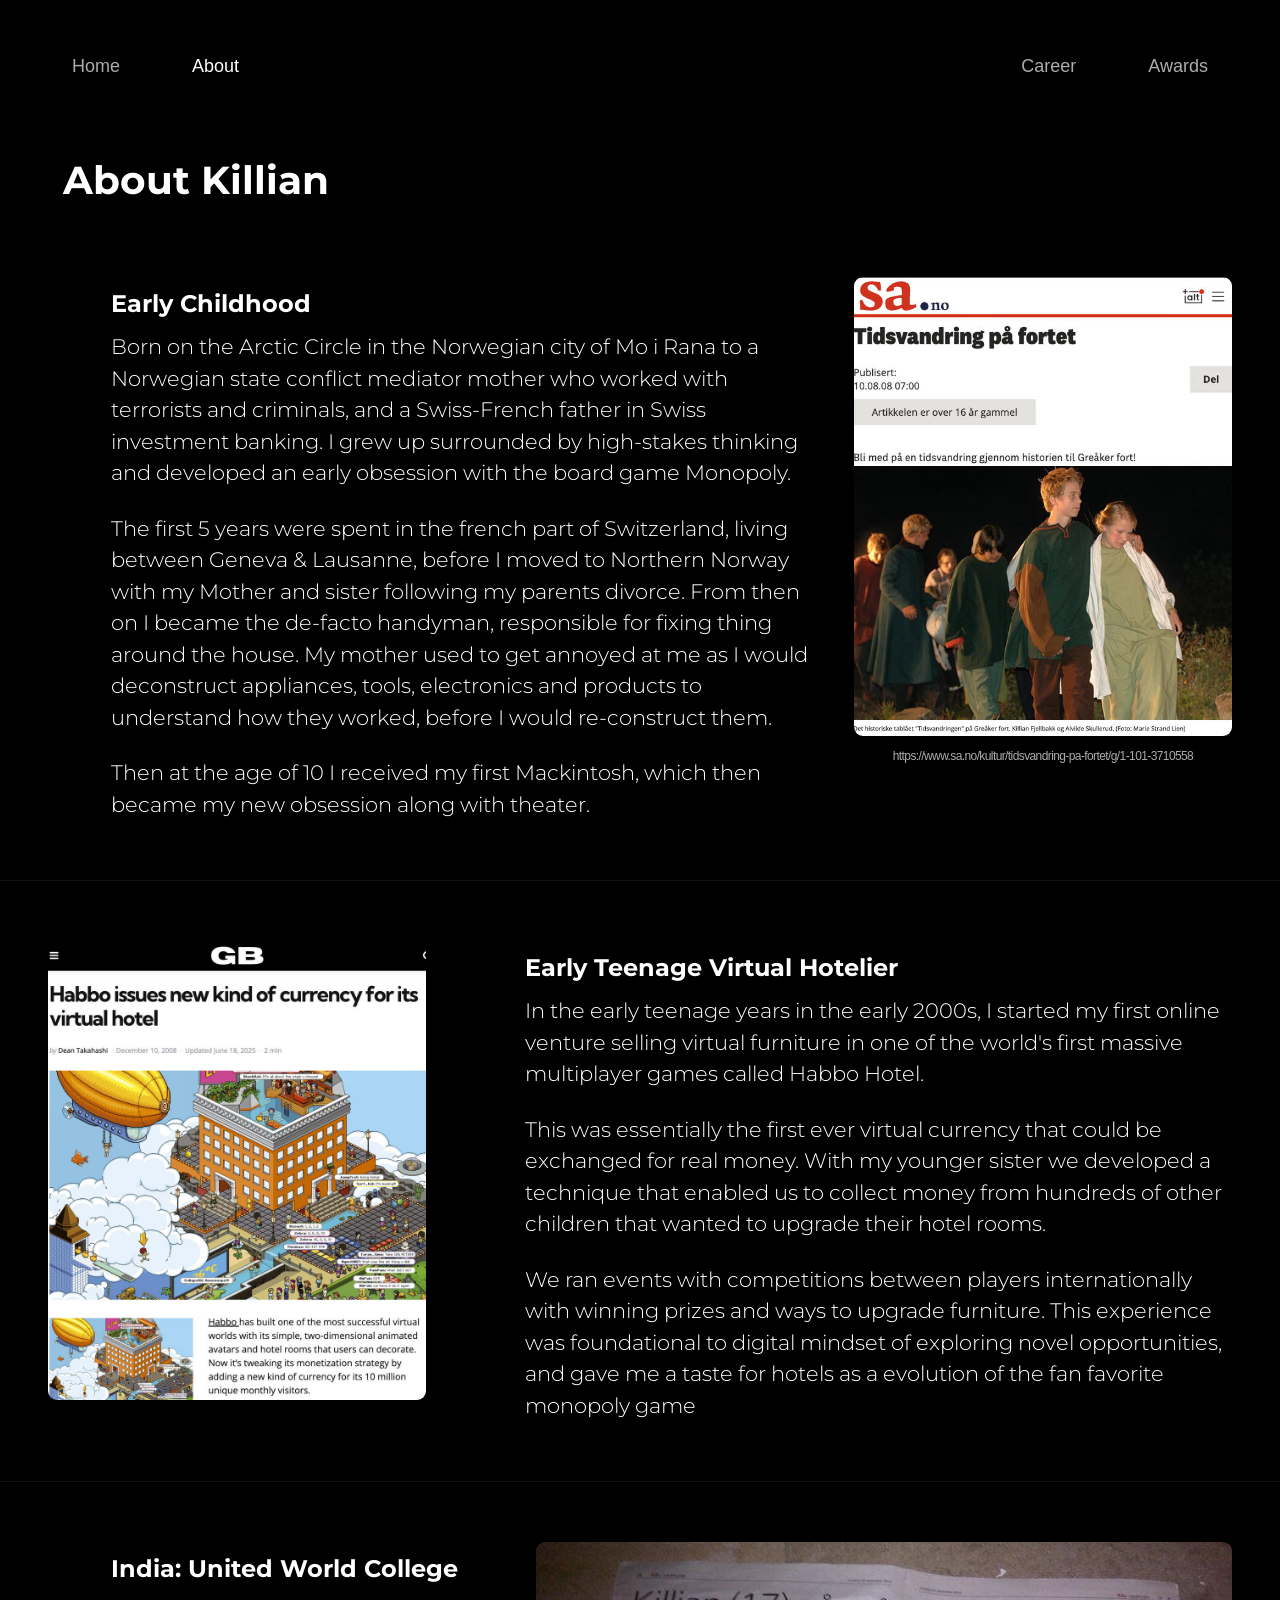
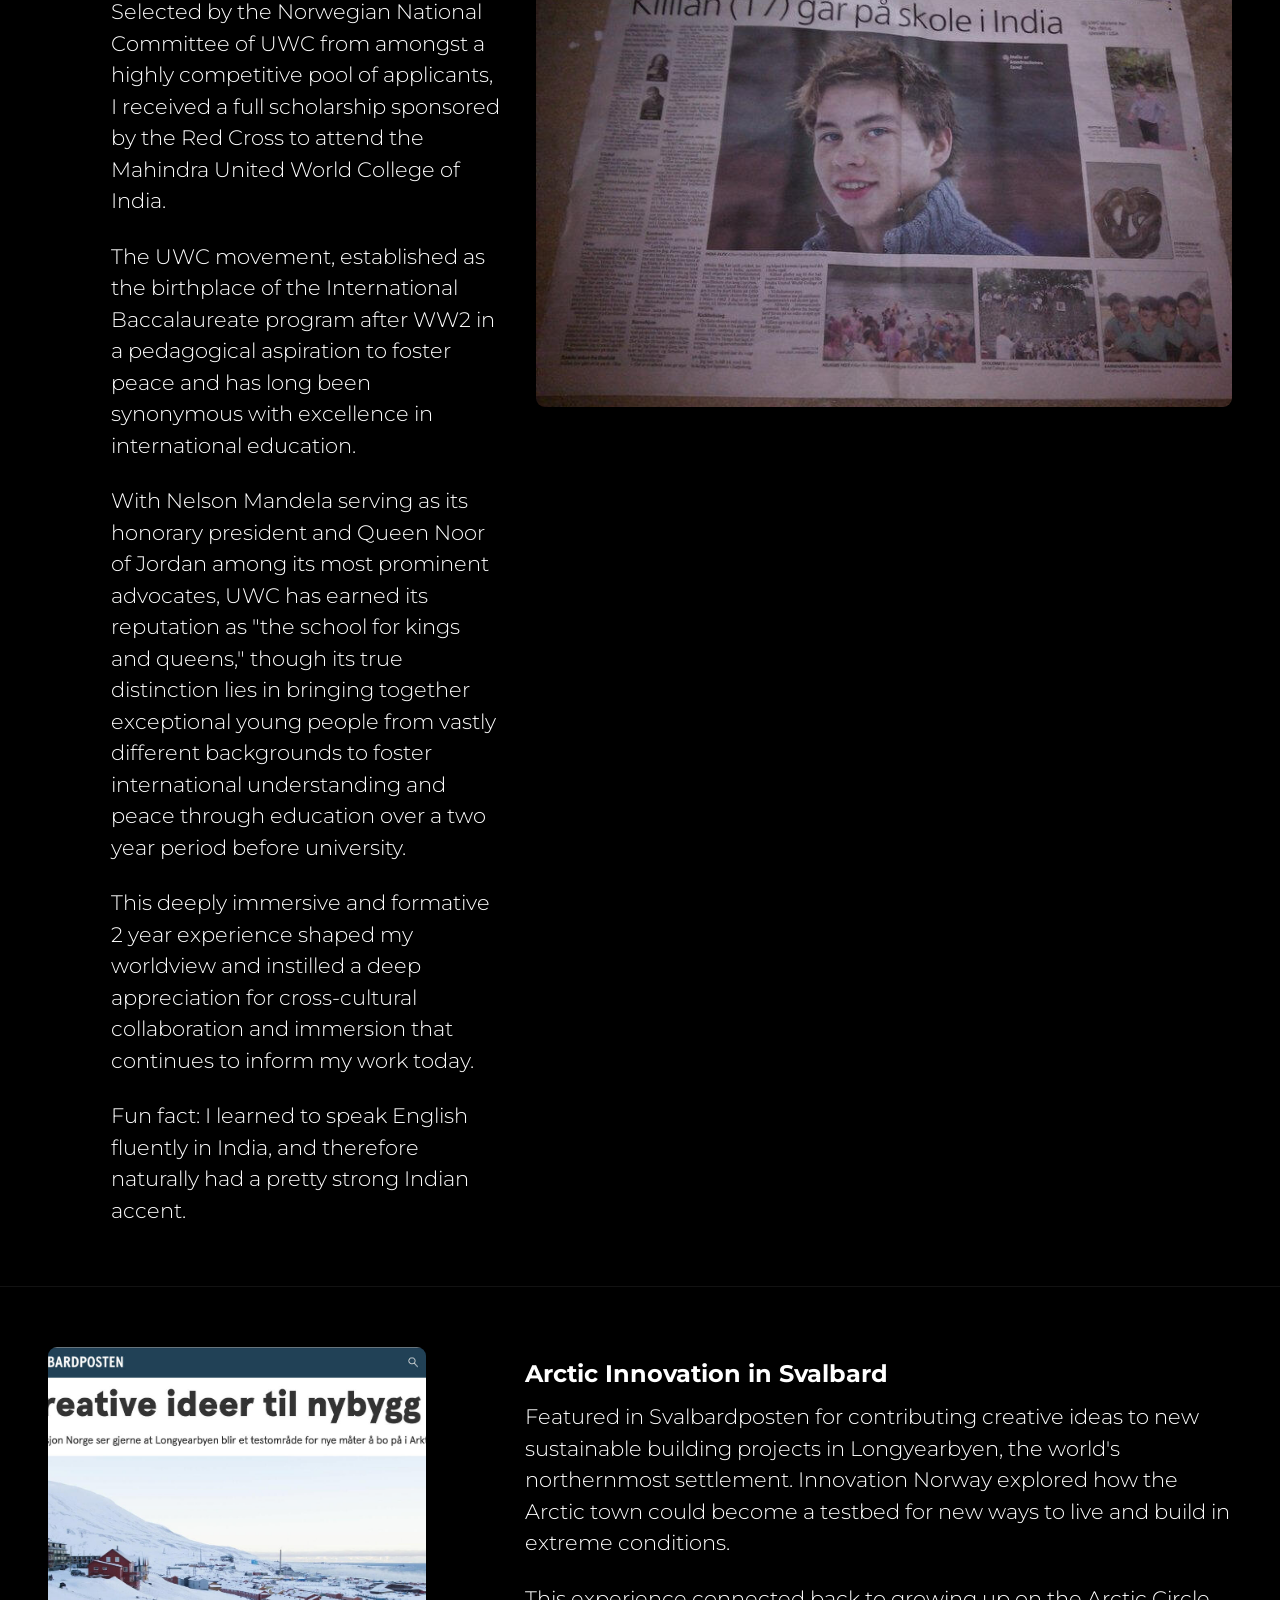
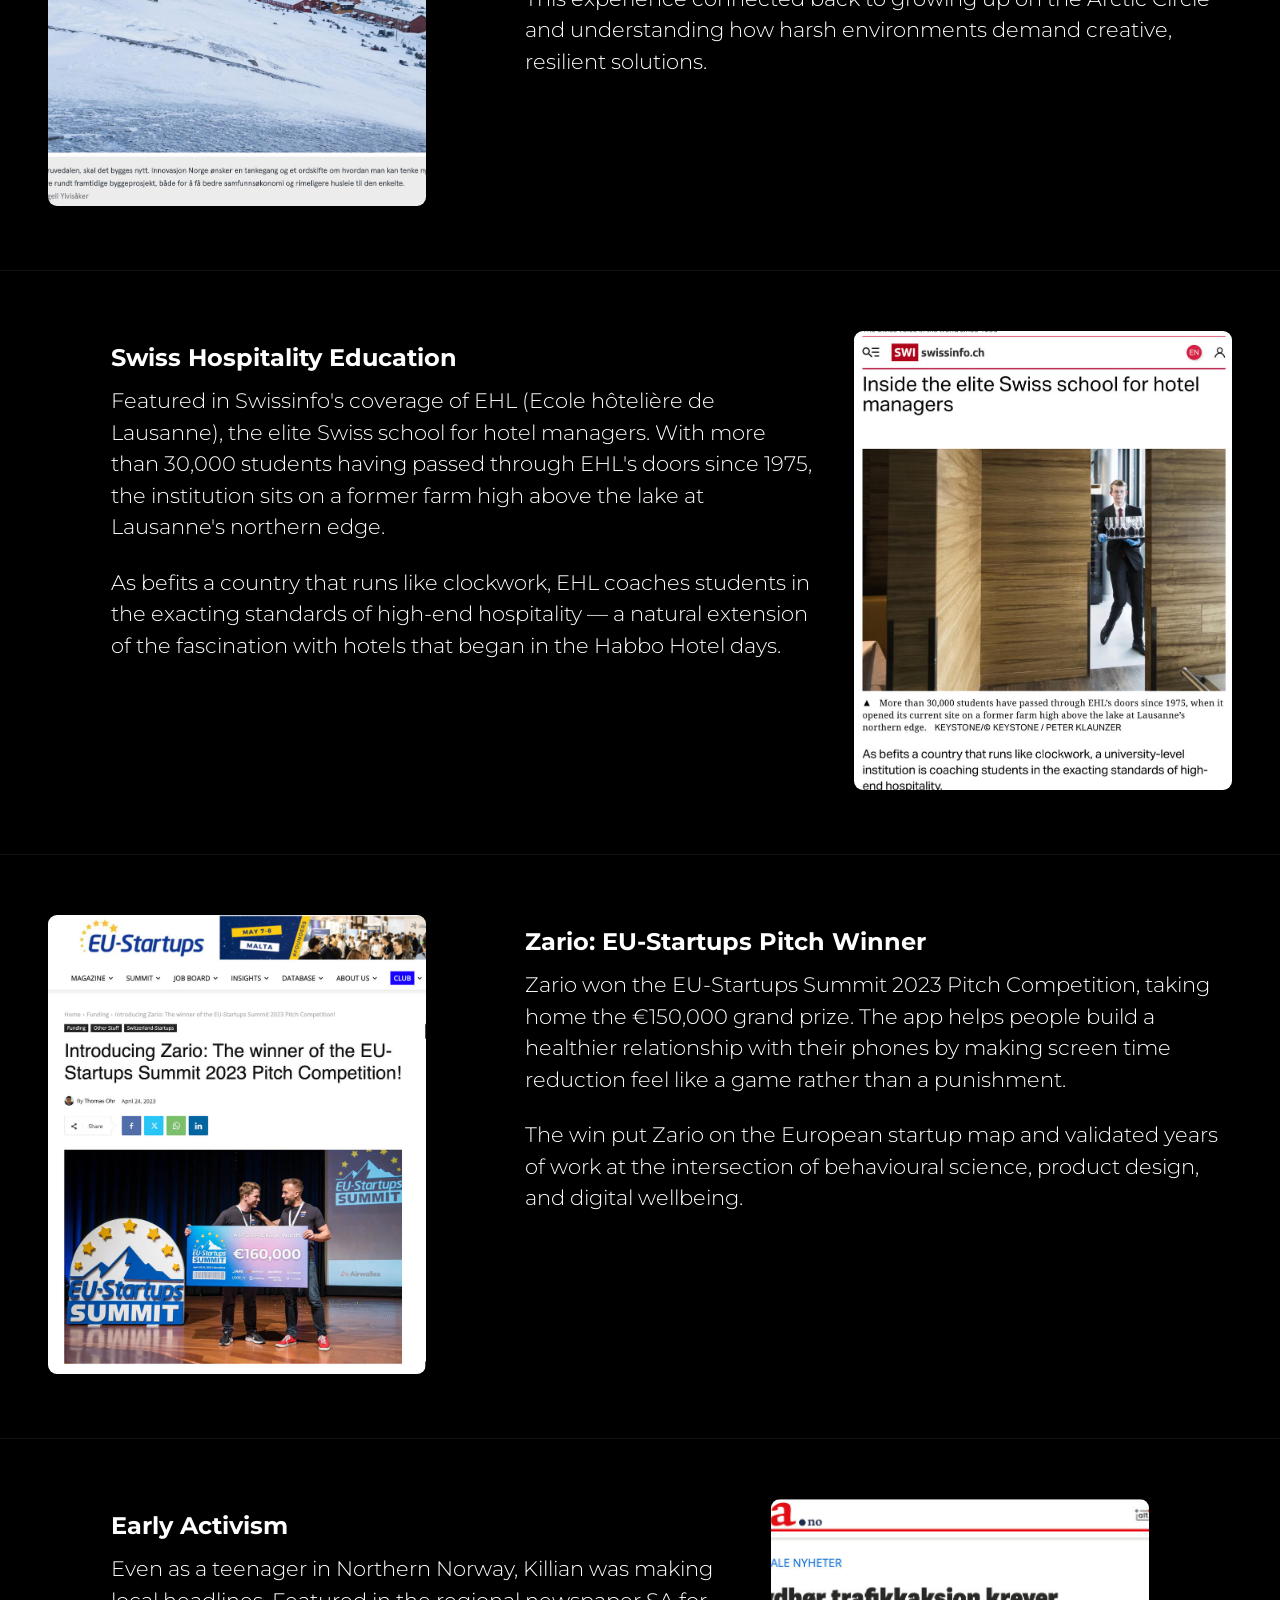
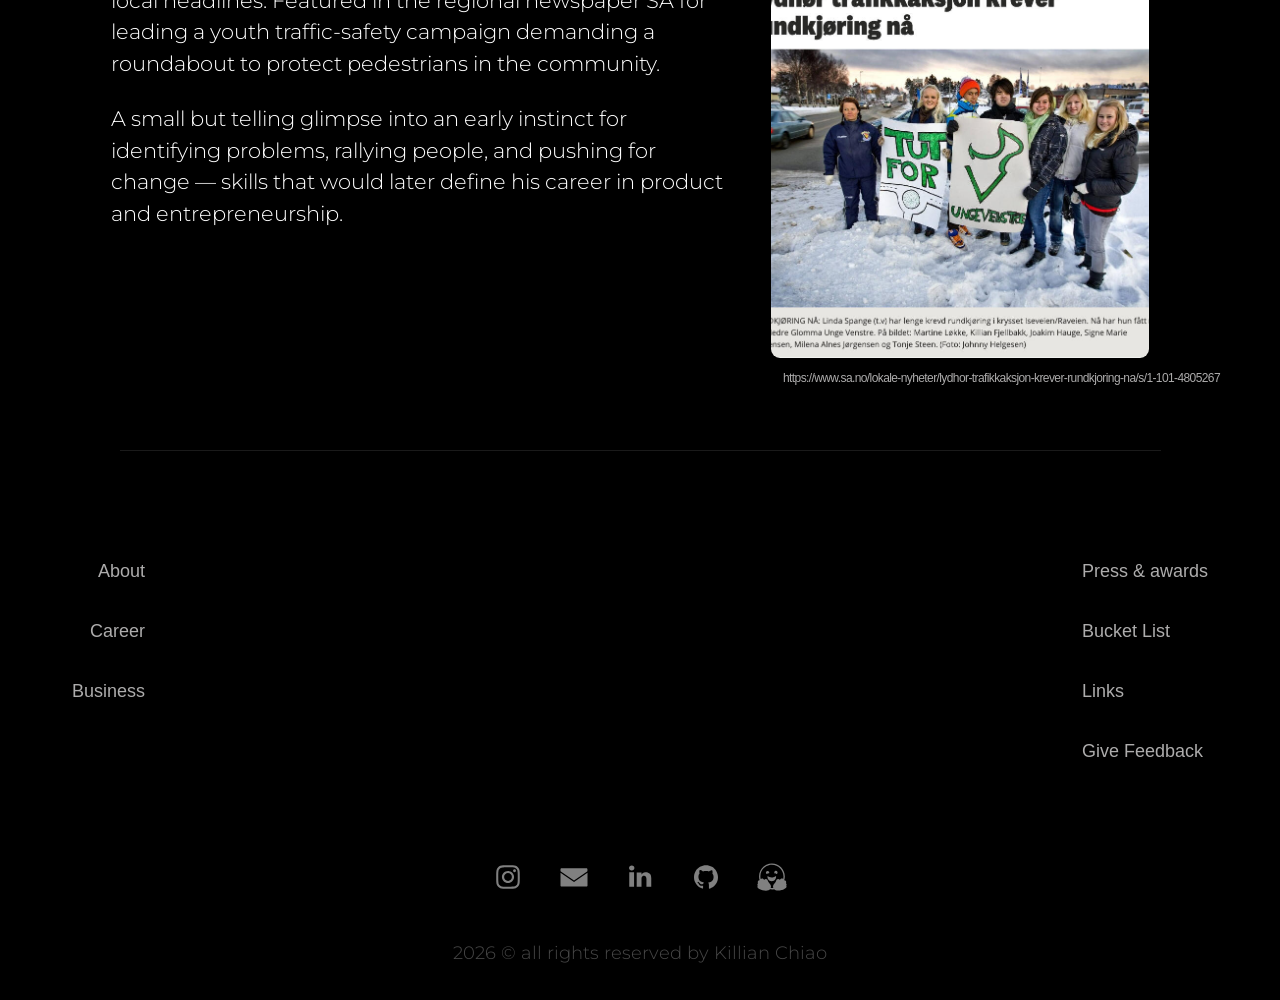
==== about.html @ c27a47c0 "initial commit" ====
<!DOCTYPE html>
<html lang="en">
<head>
    <meta charset="UTF-8">
    <meta name="viewport" content="width=device-width, initial-scale=1.0">
    <title>About - Killian Chiao</title>
    <link rel="preconnect" href="https://fonts.googleapis.com">
    <link rel="preconnect" href="https://fonts.gstatic.com" crossorigin>
    <link href="https://fonts.googleapis.com/css2?display=swap&family=Montserrat:ital,wght@0,100;0,300;0,700;1,100;1,300;1,700" rel="stylesheet">
    <link rel="stylesheet" href="styles.css">
</head>
<body>
    <div class="site-wrapper">
        <div class="site-main">
            <div class="inner">
                <section>
                    <!-- Navigation -->
                    <div class="nav-header">
                        <div class="inner-nav">
                            <div class="nav-left">
                                <a href="index.html" class="nav-btn">Home</a>
                            </div>
                            <div class="nav-left">
                                <a href="about.html" class="nav-btn active">About</a>
                            </div>
                            <div class="nav-spacer"></div>
                            <div class="nav-right">
                                <a href="career.html" class="nav-btn">Career</a>
                            </div>
                            <div class="nav-right">
                                <a href="awards.html" class="nav-btn">Awards</a>
                            </div>
                        </div>
                    </div>

                    <h1 class="page-title">About Killian</h1>

                    <!-- Early Childhood -->
                    <div class="content-container">
                        <div class="wrapper">
                            <div class="cols">
                                <div class="col">
                                    <p class="subsection-title">Early Childhood</p>
                                    <div class="body-text">
                                        <span class="p">Born on the Arctic Circle in the Norwegian city of Mo i Rana to a Norwegian state conflict mediator mother who worked with terrorists and criminals, and a Swiss-French father in Swiss investment banking. I grew up surrounded by high-stakes thinking and developed an early obsession with the board game Monopoly.</span>
                                        <span class="p">The first 5 years were spent in the french part of Switzerland, living between Geneva &amp; Lausanne, before I moved to Northern Norway with my Mother and sister following my parents divorce. From then on I became the de-facto handyman, responsible for fixing thing around the house. My mother used to get annoyed at me as I would deconstruct appliances, tools, electronics and products to understand how they worked, before I would re-construct them.</span>
                                        <span class="p">Then at the age of 10 I received my first Mackintosh, which then became my new obsession along with theater.</span>
                                    </div>
                                </div>
                                <div class="col-fixed">
                                    <div class="about-image about-image-childhood">
                                        <span class="frame">
                                            <img src="assets/images/image05.jpg" alt="Young Killian performing in a historical theater production at Greaker Fort, Norway" />
                                        </span>
                                    </div>
                                    <div class="link-small">
                                        <a href="https://www.sa.no/kultur/tidsvandring-pa-fortet/g/1-101-3710558">https://www.sa.no/kultur/tidsvandring-pa-fortet/g/1-101-3710558</a>
                                    </div>
                                </div>
                            </div>
                        </div>
                    </div>

                    <hr class="section-divider">

                    <!-- Habbo Hotel -->
                    <div class="content-container">
                        <div class="wrapper">
                            <div class="cols">
                                <div class="col-fixed">
                                    <div class="about-image about-image-childhood">
                                        <a href="https://gamesbeat.com/habbo-issues-new-kind-of-currency-for-its-virtual-hotel/" class="frame">
                                            <img src="assets/images/image09.jpg" alt="GamesBeat article: Habbo issues new kind of currency for its virtual hotel" title="Habbo Hotel" />
                                        </a>
                                    </div>
                                </div>
                                <div class="col">
                                    <p class="subsection-title">Early Teenage Virtual Hotelier</p>
                                    <div class="body-text">
                                        <span class="p">In the early teenage years in the early 2000s, I started my first online venture selling virtual furniture in one of the world's first massive multiplayer games called Habbo Hotel.</span>
                                        <span class="p">This was essentially the first ever virtual currency that could be exchanged for real money. With my younger sister we developed a technique that enabled us to collect money from hundreds of other children that wanted to upgrade their hotel rooms.</span>
                                        <span class="p">We ran events with competitions between players internationally with winning prizes and ways to upgrade furniture. This experience was foundational to digital mindset of exploring novel opportunities, and gave me a taste for hotels as a evolution of the fan favorite monopoly game</span>
                                    </div>
                                </div>
                            </div>
                        </div>
                    </div>

                    <hr class="section-divider">

                    <!-- UWC India -->
                    <div class="content-container">
                        <div class="wrapper">
                            <div class="cols">
                                <div class="col">
                                    <p class="subsection-title">India: United World College</p>
                                    <div class="body-text">
                                        <span class="p">Selected by the Norwegian National Committee of UWC from amongst a highly competitive pool of applicants, I received a full scholarship sponsored by the Red Cross to attend the Mahindra United World College of India.</span>
                                        <span class="p">The UWC movement, established as the birthplace of the International Baccalaureate program after WW2 in a pedagogical aspiration to foster peace and has long been synonymous with excellence in international education.</span>
                                        <span class="p">With Nelson Mandela serving as its honorary president and Queen Noor of Jordan among its most prominent advocates, UWC has earned its reputation as "the school for kings and queens," though its true distinction lies in bringing together exceptional young people from vastly different backgrounds to foster international understanding and peace through education over a two year period before university.</span>
                                        <span class="p">This deeply immersive and formative 2 year experience shaped my worldview and instilled a deep appreciation for cross-cultural collaboration and immersion that continues to inform my work today.</span>
                                        <span class="p">Fun fact: I learned to speak English fluently in India, and therefore naturally had a pretty strong Indian accent.</span>
                                    </div>
                                </div>
                                <div class="col-fixed">
                                    <div class="about-image about-image-uwc">
                                        <span class="frame">
                                            <img src="assets/images/image07.jpg" alt="Norwegian newspaper feature: Killian (17) goes to school in India - coverage of his time at Mahindra United World College" />
                                        </span>
                                    </div>
                                </div>
                            </div>
                        </div>
                    </div>

                    <hr class="section-divider">

                    <!-- Svalbard / Arctic Innovation -->
                    <div class="content-container">
                        <div class="wrapper">
                            <div class="cols">
                                <div class="col-fixed">
                                    <div class="about-image about-image-childhood">
                                        <span class="frame">
                                            <img src="assets/images/image08.jpg" alt="Svalbardposten article: Creative ideas for new buildings in Longyearbyen, Arctic Norway" />
                                        </span>
                                    </div>
                                </div>
                                <div class="col">
                                    <p class="subsection-title">Arctic Innovation in Svalbard</p>
                                    <div class="body-text">
                                        <span class="p">Featured in Svalbardposten for contributing creative ideas to new sustainable building projects in Longyearbyen, the world's northernmost settlement. Innovation Norway explored how the Arctic town could become a testbed for new ways to live and build in extreme conditions.</span>
                                        <span class="p">This experience connected back to growing up on the Arctic Circle and understanding how harsh environments demand creative, resilient solutions.</span>
                                    </div>
                                </div>
                            </div>
                        </div>
                    </div>

                    <hr class="section-divider">

                    <!-- Swiss Hotel School -->
                    <div class="content-container">
                        <div class="wrapper">
                            <div class="cols">
                                <div class="col">
                                    <p class="subsection-title">Swiss Hospitality Education</p>
                                    <div class="body-text">
                                        <span class="p">Featured in Swissinfo's coverage of EHL (Ecole h&ocirc;teli&egrave;re de Lausanne), the elite Swiss school for hotel managers. With more than 30,000 students having passed through EHL's doors since 1975, the institution sits on a former farm high above the lake at Lausanne's northern edge.</span>
                                        <span class="p">As befits a country that runs like clockwork, EHL coaches students in the exacting standards of high-end hospitality &mdash; a natural extension of the fascination with hotels that began in the Habbo Hotel days.</span>
                                    </div>
                                </div>
                                <div class="col-fixed">
                                    <div class="about-image about-image-childhood">
                                        <span class="frame">
                                            <img src="assets/images/image10.jpg" alt="Swissinfo article: Inside the elite Swiss school for hotel managers at EHL Lausanne" />
                                        </span>
                                    </div>
                                </div>
                            </div>
                        </div>
                    </div>

                    <hr class="section-divider">

                    <!-- Zario / EU Startups -->
                    <div class="content-container">
                        <div class="wrapper">
                            <div class="cols">
                                <div class="col-fixed">
                                    <div class="about-image about-image-childhood">
                                        <span class="frame">
                                            <img src="assets/images/image11.jpg" alt="EU-Startups article: Introducing Zario, winner of the EU-Startups Summit 2023 Pitch Competition" />
                                        </span>
                                    </div>
                                </div>
                                <div class="col">
                                    <p class="subsection-title">Zario: EU-Startups Pitch Winner</p>
                                    <div class="body-text">
                                        <span class="p">Zario won the EU-Startups Summit 2023 Pitch Competition, taking home the &euro;150,000 grand prize. The app helps people build a healthier relationship with their phones by making screen time reduction feel like a game rather than a punishment.</span>
                                        <span class="p">The win put Zario on the European startup map and validated years of work at the intersection of behavioural science, product design, and digital wellbeing.</span>
                                    </div>
                                </div>
                            </div>
                        </div>
                    </div>

                    <hr class="section-divider">

                    <!-- Local activism -->
                    <div class="content-container">
                        <div class="wrapper">
                            <div class="cols">
                                <div class="col">
                                    <p class="subsection-title">Early Activism</p>
                                    <div class="body-text">
                                        <span class="p">Even as a teenager in Northern Norway, Killian was making local headlines. Featured in the regional newspaper SA for leading a youth traffic-safety campaign demanding a roundabout to protect pedestrians in the community.</span>
                                        <span class="p">A small but telling glimpse into an early instinct for identifying problems, rallying people, and pushing for change &mdash; skills that would later define his career in product and entrepreneurship.</span>
                                    </div>
                                </div>
                                <div class="col-fixed">
                                    <div class="about-image about-image-childhood">
                                        <span class="frame">
                                            <img src="assets/images/image06.jpg" alt="Norwegian newspaper article: Young activists campaigning for a roundabout in a local traffic safety action" />
                                        </span>
                                    </div>
                                    <div class="link-small">
                                        <a href="https://www.sa.no/lokale-nyheter/lydhor-trafikkaksjon-krever-rundkjoring-na/s/1-101-4805267">https://www.sa.no/lokale-nyheter/lydhor-trafikkaksjon-krever-rundkjoring-na/s/1-101-4805267</a>
                                    </div>
                                </div>
                            </div>
                        </div>
                    </div>

                    <hr class="divider-line">

                    <!-- Footer navigation -->
                    <div class="footer-nav">
                        <div class="inner-footer">
                            <div class="footer-col footer-col-left">
                                <a href="about.html" class="footer-btn">About</a>
                                <a href="career.html" class="footer-btn">Career</a>
                                <a href="business.html" class="footer-btn">Business</a>
                            </div>
                            <div class="nav-spacer"></div>
                            <div class="footer-col footer-col-center">
                                <a href="awards.html" class="footer-btn">Press & awards</a>
                                <a href="bucketlist.html" class="footer-btn">Bucket List</a>
                                <a href="links.html" class="footer-btn">Links</a>
                                <a href="#" class="footer-btn">Give Feedback</a>
                            </div>
                        </div>
                    </div>

                    <!-- Social Icons -->
                    <div class="social-icons">
                        <a href="#" title="Instagram"><svg viewBox="0 0 40 40"><path d="M20,7c4.2,0,4.7,0,6.3,0.1c1.5,0.1,2.3,0.3,3,0.5C30,8,30.5,8.3,31.1,8.9c0.5,0.5,0.9,1.1,1.2,1.8c0.2,0.5,0.5,1.4,0.5,3C33,15.3,33,15.8,33,20s0,4.7-0.1,6.3c-0.1,1.5-0.3,2.3-0.5,3c-0.3,0.7-0.6,1.2-1.2,1.8c-0.5,0.5-1.1,0.9-1.8,1.2c-0.5,0.2-1.4,0.5-3,0.5C24.7,33,24.2,33,20,33s-4.7,0-6.3-0.1c-1.5-0.1-2.3-0.3-3-0.5C10,32,9.5,31.7,8.9,31.1C8.4,30.6,8,30,7.7,29.3c-0.2-0.5-0.5-1.4-0.5-3C7,24.7,7,24.2,7,20s0-4.7,0.1-6.3c0.1-1.5,0.3-2.3,0.5-3C8,10,8.3,9.5,8.9,8.9C9.4,8.4,10,8,10.7,7.7c0.5-0.2,1.4-0.5,3-0.5C15.3,7.1,15.8,7,20,7z M20,4.3c-4.3,0-4.8,0-6.5,0.1c-1.6,0-2.8,0.3-3.8,0.7C8.7,5.5,7.8,6,6.9,6.9C6,7.8,5.5,8.7,5.1,9.7c-0.4,1-0.6,2.1-0.7,3.8c-0.1,1.7-0.1,2.2-0.1,6.5s0,4.8,0.1,6.5c0,1.6,0.3,2.8,0.7,3.8c0.4,1,0.9,1.9,1.8,2.8c0.9,0.9,1.7,1.4,2.8,1.8c1,0.4,2.1,0.6,3.8,0.7c1.6,0.1,2.2,0.1,6.5,0.1s4.8,0,6.5-0.1c1.6-0.1,2.9-0.3,3.8-0.7c1-0.4,1.9-0.9,2.8-1.8c0.9-0.9,1.4-1.7,1.8-2.8c0.4-1,0.6-2.1,0.7-3.8c0.1-1.6,0.1-2.2,0.1-6.5s0-4.8-0.1-6.5c-0.1-1.6-0.3-2.9-0.7-3.8c-0.4-1-0.9-1.9-1.8-2.8c-0.9-0.9-1.7-1.4-2.8-1.8c-1-0.4-2.1-0.6-3.8-0.7C24.8,4.3,24.3,4.3,20,4.3L20,4.3L20,4.3z"/><path d="M20,11.9c-4.5,0-8.1,3.7-8.1,8.1s3.7,8.1,8.1,8.1s8.1-3.7,8.1-8.1S24.5,11.9,20,11.9z M20,25.2c-2.9,0-5.2-2.3-5.2-5.2s2.3-5.2,5.2-5.2s5.2,2.3,5.2,5.2S22.9,25.2,20,25.2z"/><path d="M30.6,11.6c0,1-0.8,1.9-1.9,1.9c-1,0-1.9-0.8-1.9-1.9s0.8-1.9,1.9-1.9C29.8,9.7,30.6,10.5,30.6,11.6z"/></svg></a>
                        <a href="#" title="Email"><svg viewBox="0 0 40 40"><path d="M37.5,12.6l-17.5,11.9L2.5,12.6c-.2-.1-.3-.2-.5-.2v-2.7c0-.8.6-1.4,1.4-1.4h33.1c.8,0,1.4.6,1.4,1.4v2.7c-.2,0-.4,0-.5.2ZM19.5,26.3c.2.1.3.2.5.2s.4,0,.5-.2l17.5-11.9v16.9c0,.8-.6,1.4-1.4,1.4H3.4c-.8,0-1.4-.6-1.4-1.4V14.4l17.5,11.9Z"/></svg></a>
                        <a href="#" title="LinkedIn"><svg viewBox="0 0 40 40"><path d="M12.1,13.8v19.1H5.7V13.8C5.7,13.8,12.1,13.8,12.1,13.8z M12.5,7.9c0,0.9-0.3,1.7-1,2.4c-0.7,0.6-1.5,0.9-2.6,0.9h0c-1.1,0-1.9-0.3-2.5-0.9c-0.6-0.6-1-1.4-1-2.4c0-1,0.3-1.7,1-2.4S7.9,4.6,9,4.6s1.9,0.3,2.6,0.9S12.5,6.9,12.5,7.9z M35,22v11h-6.4V22.7c0-1.4-0.3-2.4-0.8-3.2c-0.5-0.8-1.3-1.1-2.4-1.1c-0.8,0-1.5,0.2-2,0.7c-0.5,0.4-1,1-1.2,1.7c-0.1,0.4-0.2,0.9-0.2,1.6v10.7h-6.4c0-5.1,0-9.3,0-12.5s0-5.1,0-5.7l0-0.9H22v2.8h0c0.3-0.4,0.5-0.8,0.8-1.1c0.3-0.3,0.6-0.6,1.1-1c0.5-0.4,1-0.6,1.7-0.8c0.7-0.2,1.4-0.3,2.2-0.3c2.2,0,4,0.7,5.3,2.2C34.4,17,35,19.1,35,22L35,22z"/></svg></a>
                        <a href="#" title="GitHub"><svg viewBox="0 0 40 40"><path d="M36,20.3c0,3.5-1,6.6-3.1,9.4c-2,2.8-4.7,4.7-7.9,5.8c-0.4,0.1-0.6,0-0.8-0.1c-0.2-0.2-0.3-0.4-0.3-0.6v-4.4c0-1.3-0.4-2.3-1.1-3c0.8-0.1,1.5-0.2,2.1-0.4c0.6-0.2,1.3-0.4,2-0.8c0.7-0.4,1.2-0.8,1.7-1.4c0.5-0.5,0.8-1.3,1.1-2.2s0.4-2,0.4-3.1c0-1.7-0.5-3.1-1.6-4.3c0.5-1.3,0.5-2.7-0.2-4.2c-0.4-0.1-1,0-1.7,0.2c-0.7,0.3-1.4,0.6-1.9,0.9L24,12.5c-1.3-0.4-2.6-0.5-4-0.5s-2.7,0.2-4,0.5c-0.2-0.2-0.5-0.3-0.9-0.6c-0.4-0.2-0.9-0.5-1.7-0.8c-0.8-0.3-1.4-0.4-1.8-0.3c-0.6,1.6-0.7,3-0.1,4.2c-1.1,1.2-1.6,2.6-1.6,4.3c0,1.2,0.1,2.2,0.4,3.1s0.6,1.6,1.1,2.2s1,1,1.7,1.4c0.7,0.4,1.3,0.6,2,0.8c0.6,0.2,1.3,0.3,2.1,0.4c-0.6,0.5-0.9,1.2-1,2.1c-0.3,0.1-0.6,0.2-0.9,0.3c-0.3,0.1-0.7,0.1-1.2,0.1c-0.5,0-0.9-0.1-1.4-0.4c-0.5-0.3-0.8-0.7-1.2-1.3c-0.3-0.4-0.6-0.8-1-1.1c-0.4-0.3-0.8-0.4-1-0.5L9,26.5c-0.3,0-0.5,0-0.6,0.1c-0.1,0.1-0.1,0.1-0.1,0.2c0,0.1,0.1,0.2,0.2,0.3c0.1,0.1,0.2,0.2,0.3,0.2l0.1,0.1c0.3,0.1,0.6,0.4,0.9,0.8s0.5,0.7,0.7,1.1l0.2,0.5c0.2,0.5,0.5,1,0.9,1.3c0.4,0.3,0.9,0.5,1.4,0.6c0.5,0.1,1,0.1,1.4,0.1c0.5,0,0.9,0,1.2-0.1l0.5-0.1c0,0.5,0,1.1,0,1.9c0,0.7,0,1.1,0,1.1c0,0.2-0.1,0.5-0.3,0.6c-0.2,0.2-0.5,0.2-0.8,0.1c-3.2-1.1-5.8-3-7.9-5.8S4,23.8,4,20.3c0-2.9,0.7-5.6,2.1-8S9.5,7.8,12,6.4s5.1-2.1,8-2.1s5.6,0.7,8,2.1s4.4,3.4,5.8,5.8S36,17.4,36,20.3L36,20.3z"/></svg></a>
                        <a href="#" title="Hugging Face"><svg viewBox="0 0 40 40"><path d="M39.4,29.5c0.1,0.4,0.2,1.3-0.4,2.1c0.4,0.7,0.5,1.5,0.2,2.2c-0.5,1-1.6,1.8-3.8,2.7c-1.4,0.5-2.6,0.9-2.6,0.9c-1.6,0.4-3.2,0.7-4.8,0.7c-2.3,0-4.1-0.7-5.2-1.9c-0.9,0.2-1.9,0.3-2.9,0.3c-0.9,0-1.8-0.1-2.7-0.2c-1.1,1.3-2.8,1.9-5.2,1.9c-1.6,0-3.3-0.3-4.8-0.7c0,0-1.3-0.4-2.6-0.9c-2.2-0.9-3.3-1.7-3.8-2.7c-0.3-0.7-0.3-1.6,0.2-2.2c-0.6-0.9-0.5-1.7-0.4-2.1C0.7,29,1,28.5,1.4,28.2c-0.6-1-0.5-2.3,0.4-3.1c0.4-0.5,1.1-0.7,1.7-0.7c0,0,0,0,0,0C3,22.7,2.7,21,2.7,19.2c0-9.6,7.7-17.3,17.2-17.3c9.5,0,17.2,7.7,17.2,17.3c0,1.8-0.3,3.5-0.8,5.2c0.1,0,0.2,0,0.2,0c0.7,0,1.3,0.3,1.7,0.7c0.8,0.8,0.9,2.1,0.4,3.1C39,28.5,39.3,29,39.4,29.5z M19.9,3.6c-8.5,0-15.4,6.9-15.4,15.5c0,1.3,0.1,2.5,0.4,3.6c0.4-0.5,1.1-0.8,1.8-0.8c0.6,0,1.2,0.2,1.8,0.6c0.4,0.3,0.8,0.7,1.3,1.3c0.5-0.7,1.2-1.1,2-1.1c1.5,0,2.4,1.3,2.8,2.5c0.2,0.4,1,2.2,2.2,3.5c1.9,1.9,2.3,3.8,1.4,5.9c0.6,0.1,1.1,0.1,1.7,0.1c0.6,0,1.3,0,1.9-0.1c-0.9-2.1-0.4-4,1.4-5.9c1.2-1.2,2.1-3.1,2.2-3.5c0.3-1.2,1.3-2.5,2.8-2.5c0.8,0,1.6,0.4,2,1.1c0.4-0.6,0.9-1,1.3-1.3c0.5-0.4,1.1-0.6,1.8-0.6c0.6,0,1.2,0.2,1.6,0.7c0.2-1.1,0.4-2.3,0.4-3.4C35.3,10.6,28.4,3.6,19.9,3.6z M26.3,16c-0.6,0.3-0.8-0.9-1.4-1.1c-0.5-0.2-1.4,0.7-1.6,0.1c-0.6-1.1-0.2-2.4,0.9-3c1.1-0.6,2.4-0.2,3,0.9C27.7,14.1,27.3,15.4,26.3,16z M25.5,19.7c0,2-1.4,5.9-5.8,5.9c-4.4,0-5.8-3.9-5.8-5.9c0-2,2.6,1.1,5.8,1.1c1.5,0,2.9-0.7,3.9-1.2C24.8,19,25.5,18.7,25.5,19.7z M16.1,15.1c-0.3,0.5-1.1-0.3-1.6-0.1c-0.6,0.2-0.8,1.4-1.4,1.1c-1.1-0.6-1.5-1.9-0.9-3c0.6-1.1,1.9-1.5,3-0.9C16.3,12.6,16.7,14,16.1,15.1z"/></svg></a>
                    </div>

                    <p class="copyright">2026 &copy; all rights reserved by Killian Chiao</p>
                </section>
            </div>
        </div>
    </div>
</body>
</html>
---- styles.css ----
/* Reset */
*, *::before, *::after { box-sizing: border-box; margin: 0; padding: 0; }
html { font-size: 18pt; }
body {
    background-color: #000;
    color: #fff;
    font-family: 'Montserrat', -apple-system, BlinkMacSystemFont, 'Segoe UI', Roboto, 'Helvetica Neue', Arial, sans-serif;
    line-height: 1;
    min-height: 100vh;
    min-width: 320px;
    overflow-x: hidden;
    word-wrap: break-word;
}
a { color: inherit; text-decoration: underline; transition: color 0.25s ease; }
a:hover { text-decoration: none; }
ul { list-style: none; }
img { max-width: 100%; vertical-align: top; }
strong { font-weight: bolder; }
em { font-style: italic; }
u { text-decoration: underline; }

/* Site wrapper */
.site-wrapper {
    display: flex;
    flex-direction: column;
    align-items: stretch;
    justify-content: center;
    min-height: 100vh;
    padding: 1rem 0;
}

.site-main {
    display: flex;
    flex-grow: 0;
    flex-shrink: 0;
    align-items: center;
    justify-content: center;
    max-width: 100%;
    background-color: #000;
    text-align: left;
}

.site-main > .inner {
    max-width: 100%;
    width: 100vw;
    position: relative;
}

.site-main > .inner > * > * {
    margin-top: 0.75rem;
    margin-bottom: 0.75rem;
}
.site-main > .inner > * > *:first-child { margin-top: 0 !important; }
.site-main > .inner > * > *:last-child { margin-bottom: 0 !important; }

/* Navigation header */
.nav-header {
    display: flex;
    width: 100%;
    align-items: center;
    justify-content: center;
    padding: 0.75rem 2rem;
}
.nav-header .inner-nav {
    display: flex;
    align-items: center;
    justify-content: space-between;
    width: 100%;
    max-width: 72rem;
    gap: 1rem;
}
.nav-left, .nav-right {
    display: flex;
    gap: 0.5rem;
}
.nav-spacer { flex: 1; }
.nav-btn {
    display: inline-block;
    height: 2rem;
    line-height: 2rem;
    padding: 0 1rem;
    font-family: -apple-system, BlinkMacSystemFont, 'Segoe UI', Roboto, 'Helvetica Neue', Arial, sans-serif;
    font-size: 0.75em;
    font-weight: 400;
    background-color: #000;
    color: #ADACAC;
    text-decoration: none;
    transition: color 0.25s ease;
    white-space: nowrap;
}
.nav-btn:hover { color: #fff; text-decoration: none; }
.nav-btn.active { color: #fff; }

/* Hero image */
.hero-image {
    text-align: center;
    margin-top: 0 !important;
    margin-bottom: 0 !important;
}
.hero-image .frame {
    display: inline-block;
    width: 51.375rem;
    height: 47.5rem;
    max-width: 100%;
    overflow: hidden;
}
.hero-image .frame img {
    width: 100%;
    height: 100%;
    object-fit: cover;
    object-position: center;
}

/* Quote text */
.quote-text {
    text-align: center;
    max-width: 43.375rem;
    margin-left: auto;
    margin-right: auto;
    color: rgba(255,255,255,0.529);
    font-family: 'Montserrat', sans-serif;
    font-size: 1em;
    line-height: 1.25;
    font-weight: 100;
    padding: 0 1.5rem;
}

/* Divider image */
.divider-image {
    text-align: center;
    margin-top: 2.25rem !important;
    margin-bottom: 2.25rem !important;
}
.divider-image .frame {
    display: inline-block;
    width: 72.25rem;
    height: 4.25rem;
    max-width: 100%;
    overflow: hidden;
}
.divider-image .frame img {
    width: 100%;
    height: 100%;
    object-fit: cover;
    object-position: center;
}

/* Section heading */
.section-heading {
    text-align: center;
    max-width: 43.375rem;
    margin-left: auto;
    margin-right: auto;
    color: #FFFFFF;
    font-family: 'Montserrat', sans-serif;
    font-size: 1.375em;
    line-height: 2.5;
    font-weight: 300;
}

/* Divider line */
.divider-line {
    border: none;
    border-top: 1px solid rgba(255,255,255,0.1);
    max-width: 43.375rem;
    margin: 1.5rem auto;
}

/* Gallery + image container */
.clients-section {
    display: flex;
    width: 100%;
    align-items: flex-start;
    justify-content: center;
}
.clients-section .wrapper {
    width: 100%;
    max-width: 72rem;
}
.clients-section .cols {
    display: flex;
    flex-wrap: wrap;
    align-items: flex-start;
}
.clients-section .col-gallery {
    flex: 1;
    min-width: 0;
}
.clients-section .col-image {
    flex: 0 0 auto;
    padding-left: 1rem;
}

/* Gallery */
.gallery {
    overflow-x: auto;
    overflow-y: hidden;
}
.gallery ul {
    display: flex;
    gap: 0.75rem;
    align-items: center;
    padding: 0.5rem 0;
}
.gallery li {
    flex: 0 0 auto;
}
.gallery .thumbnail .frame {
    display: block;
    height: 4.5rem;
    overflow: hidden;
}
.gallery .thumbnail .frame img {
    height: 100%;
    width: auto;
    object-fit: contain;
    filter: grayscale(100%) brightness(0.7);
    opacity: 0.6;
    transition: opacity 0.25s ease, filter 0.25s ease;
}
.gallery .thumbnail .frame img:hover {
    filter: grayscale(0%) brightness(1);
    opacity: 1;
}

.small-image .frame {
    display: inline-block;
    width: 9.875rem;
    height: 15.875rem;
    overflow: hidden;
}
.small-image .frame img {
    width: 100%;
    height: 100%;
    object-fit: cover;
}

/* Footer */
.footer-nav {
    display: flex;
    width: 100%;
    align-items: flex-start;
    justify-content: center;
    padding: 2rem;
    margin-top: 2rem !important;
}
.footer-nav .inner-footer {
    display: flex;
    width: 100%;
    max-width: 72rem;
    justify-content: space-between;
    align-items: flex-start;
    gap: 2rem;
}
.footer-col {
    display: flex;
    flex-direction: column;
    gap: 0.5rem;
}
.footer-col-left { align-items: flex-end; }
.footer-col-center { align-items: flex-start; }
.footer-col-right { align-items: center; }
.footer-btn {
    display: inline-block;
    height: 2rem;
    line-height: 2rem;
    padding: 0 1rem;
    font-family: -apple-system, BlinkMacSystemFont, 'Segoe UI', Roboto, 'Helvetica Neue', Arial, sans-serif;
    font-size: 0.75em;
    font-weight: 400;
    background-color: #000;
    color: #ADACAC;
    text-decoration: none;
    transition: color 0.25s ease;
    white-space: nowrap;
}
.footer-btn:hover { color: #fff; text-decoration: none; }

/* Social icons */
.social-icons {
    display: flex;
    gap: 0.75rem;
    justify-content: center;
    padding: 0.5rem 0;
}
.social-icons a {
    display: flex;
    align-items: center;
    justify-content: center;
    width: 2rem;
    height: 2rem;
    text-decoration: none;
    color: rgba(255,255,255,0.5);
    transition: color 0.25s ease;
}
.social-icons a:hover { color: #fff; }
.social-icons svg {
    width: 1.25rem;
    height: 1.25rem;
    fill: currentColor;
}

/* Secret button */
.secret-btn {
    text-align: center;
    margin-top: 1rem !important;
}
.secret-btn a {
    display: inline-block;
    height: 1.375rem;
    line-height: 1.375rem;
    padding: 0 0.6875rem;
    font-family: -apple-system, BlinkMacSystemFont, 'Segoe UI', Roboto, 'Helvetica Neue', Arial, sans-serif;
    font-size: 0.75em;
    font-weight: 400;
    background-color: #000;
    color: #ADACAC;
    text-decoration: none;
    transition: color 0.25s ease;
}
.secret-btn a:hover { color: #fff; }

/* Copyright */
.copyright {
    text-align: center;
    color: rgba(255,255,255,0.278);
    font-family: 'Montserrat', sans-serif;
    font-size: 0.75em;
    line-height: 2.5;
    font-weight: 300;
    margin-top: 0 !important;
    margin-bottom: 0 !important;
}

/* Page title */
.page-title {
    text-align: left;
    color: #FFFFFF;
    font-family: 'Montserrat', sans-serif;
    font-size: 1.625em;
    line-height: 1.875;
    font-weight: 700;
    padding-left: 2.625rem;
    margin-top: 1.5rem !important;
    margin-bottom: 1rem !important;
}

/* Section divider for about page */
.section-divider {
    border: none;
    border-top: 1px solid rgba(255,255,255,0.07);
    max-width: 60rem;
    margin: 0 auto;
}

/* Content containers */
.content-container {
    display: flex;
    width: 100%;
    align-items: flex-start;
    justify-content: center;
    padding: 0 2rem;
    margin-top: 2.5rem !important;
    margin-bottom: 2.5rem !important;
}
.content-container .wrapper {
    width: 100%;
    max-width: 72rem;
}
.content-container .cols {
    display: flex;
    flex-wrap: wrap;
    align-items: flex-start;
    gap: 1.5rem;
}
.content-container .col {
    flex: 1;
    min-width: 0;
}
.content-container .col-fixed {
    flex: 0 0 auto;
}

.subsection-title {
    text-align: left;
    color: #FFFFFF;
    font-family: 'Montserrat', sans-serif;
    font-size: 1em;
    line-height: 2.25;
    font-weight: 700;
    padding-left: 2.625rem;
    margin-top: 0 !important;
    margin-bottom: 0 !important;
}

.body-text {
    text-align: left;
    color: #FFFFFF;
    font-family: 'Montserrat', sans-serif;
    font-size: 0.875em;
    line-height: 1.5;
    font-weight: 300;
    padding-left: 2.625rem;
    margin-top: 0 !important;
    margin-bottom: 0 !important;
}
.body-text .p { display: block; }
.body-text .p + .p { margin-top: 1rem; }

.about-image .frame {
    display: inline-block;
    overflow: hidden;
    border-radius: 0.375rem;
}
.about-image .frame img {
    width: 100%;
    height: 100%;
    object-fit: cover;
}
.about-image-childhood .frame {
    width: 15.75rem;
    height: 19.125rem;
}
.about-image-uwc .frame {
    width: 29rem;
    height: 19.375rem;
    max-width: 100%;
}
.about-image-uwc .frame img {
    object-position: left;
}

.link-small {
    text-align: center;
    margin-top: 0 !important;
    margin-bottom: 0 !important;
}
.link-small a {
    display: inline-block;
    height: 1rem;
    line-height: 1rem;
    padding: 0 0.5rem;
    font-family: -apple-system, BlinkMacSystemFont, 'Segoe UI', Roboto, 'Helvetica Neue', Arial, sans-serif;
    font-size: 0.5em;
    font-weight: 400;
    letter-spacing: -0.025rem;
    color: #ADACAC;
    text-decoration: none;
    transition: color 0.25s ease;
}
.link-small a:hover { color: #fff; }

/* Habbo images row */
.habbo-images {
    display: flex;
    gap: 1rem;
    align-items: flex-start;
    flex-wrap: wrap;
}
.habbo-image .frame {
    display: inline-block;
    width: 15.75rem;
    height: 19.125rem;
    overflow: hidden;
    border-radius: 0.375rem;
}
.habbo-image.large .frame {
    width: 18.75rem;
}
.habbo-image .frame img {
    width: 100%;
    height: 100%;
    object-fit: cover;
}
.habbo-image a.frame {
    display: inline-block;
    text-decoration: none;
}

/* Full-width about image */
.full-image {
    text-align: center;
}
.full-image .frame {
    display: inline-block;
    width: 17.75rem;
    height: 19.125rem;
    overflow: hidden;
    border-radius: 0.25rem;
}
.full-image .frame img {
    width: 100%;
    height: 100%;
    object-fit: cover;
    object-position: left;
}

/* Career image */
.career-image {
    text-align: center;
    margin-top: 5.25rem !important;
}
.career-image .frame {
    display: inline-block;
    width: 22.25rem;
    height: 28rem;
    max-width: 100%;
    overflow: hidden;
}
.career-image .frame img {
    width: 100%;
    height: 100%;
    object-fit: cover;
}

/* Placeholder page content */
.placeholder-content {
    text-align: center;
    padding: 6rem 2rem;
    color: rgba(255,255,255,0.4);
    font-family: 'Montserrat', sans-serif;
    font-size: 1em;
    font-weight: 300;
    line-height: 1.5;
}

/* Responsive */
@media screen and (max-width: 980px) {
    html { font-size: 15pt; }
    .content-container .cols { flex-direction: column; }
    .nav-header .inner-nav { flex-wrap: wrap; justify-content: center; }
    .footer-nav .inner-footer { flex-direction: column; align-items: center; text-align: center; }
    .footer-col-left, .footer-col-center { align-items: center; }
    .habbo-images { justify-content: center; }
}
@media screen and (max-width: 736px) {
    html { font-size: 13pt; }
    .hero-image .frame { width: 100%; height: auto; aspect-ratio: 2560/2370; }
    .about-image-childhood .frame { width: 12rem; height: 15rem; }
    .about-image-uwc .frame { width: 100%; height: auto; aspect-ratio: 720/480; }
}
@media screen and (max-width: 480px) {
    html { font-size: 11pt; }
    .body-text, .subsection-title, .page-title { padding-left: 1.25rem; }
    .habbo-image .frame, .habbo-image.large .frame { width: 100%; height: auto; aspect-ratio: 1/1.2; }
}
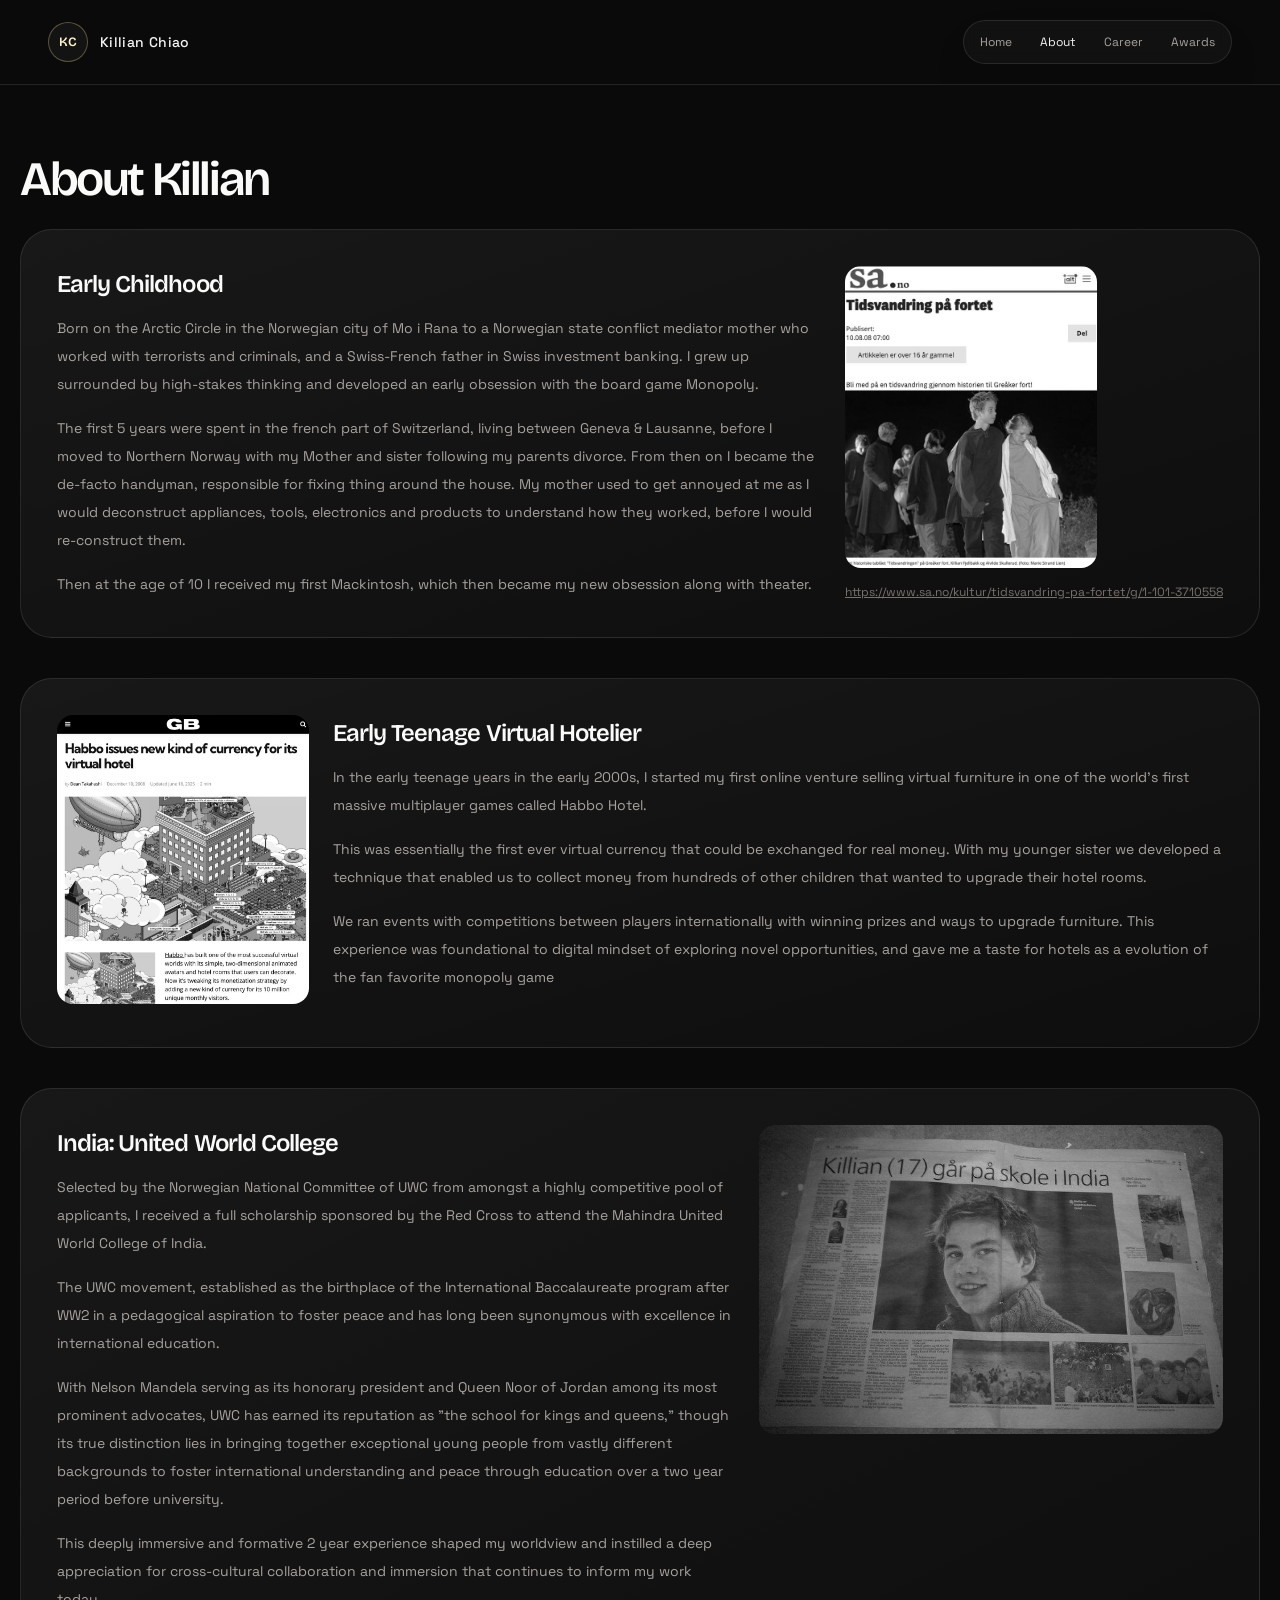
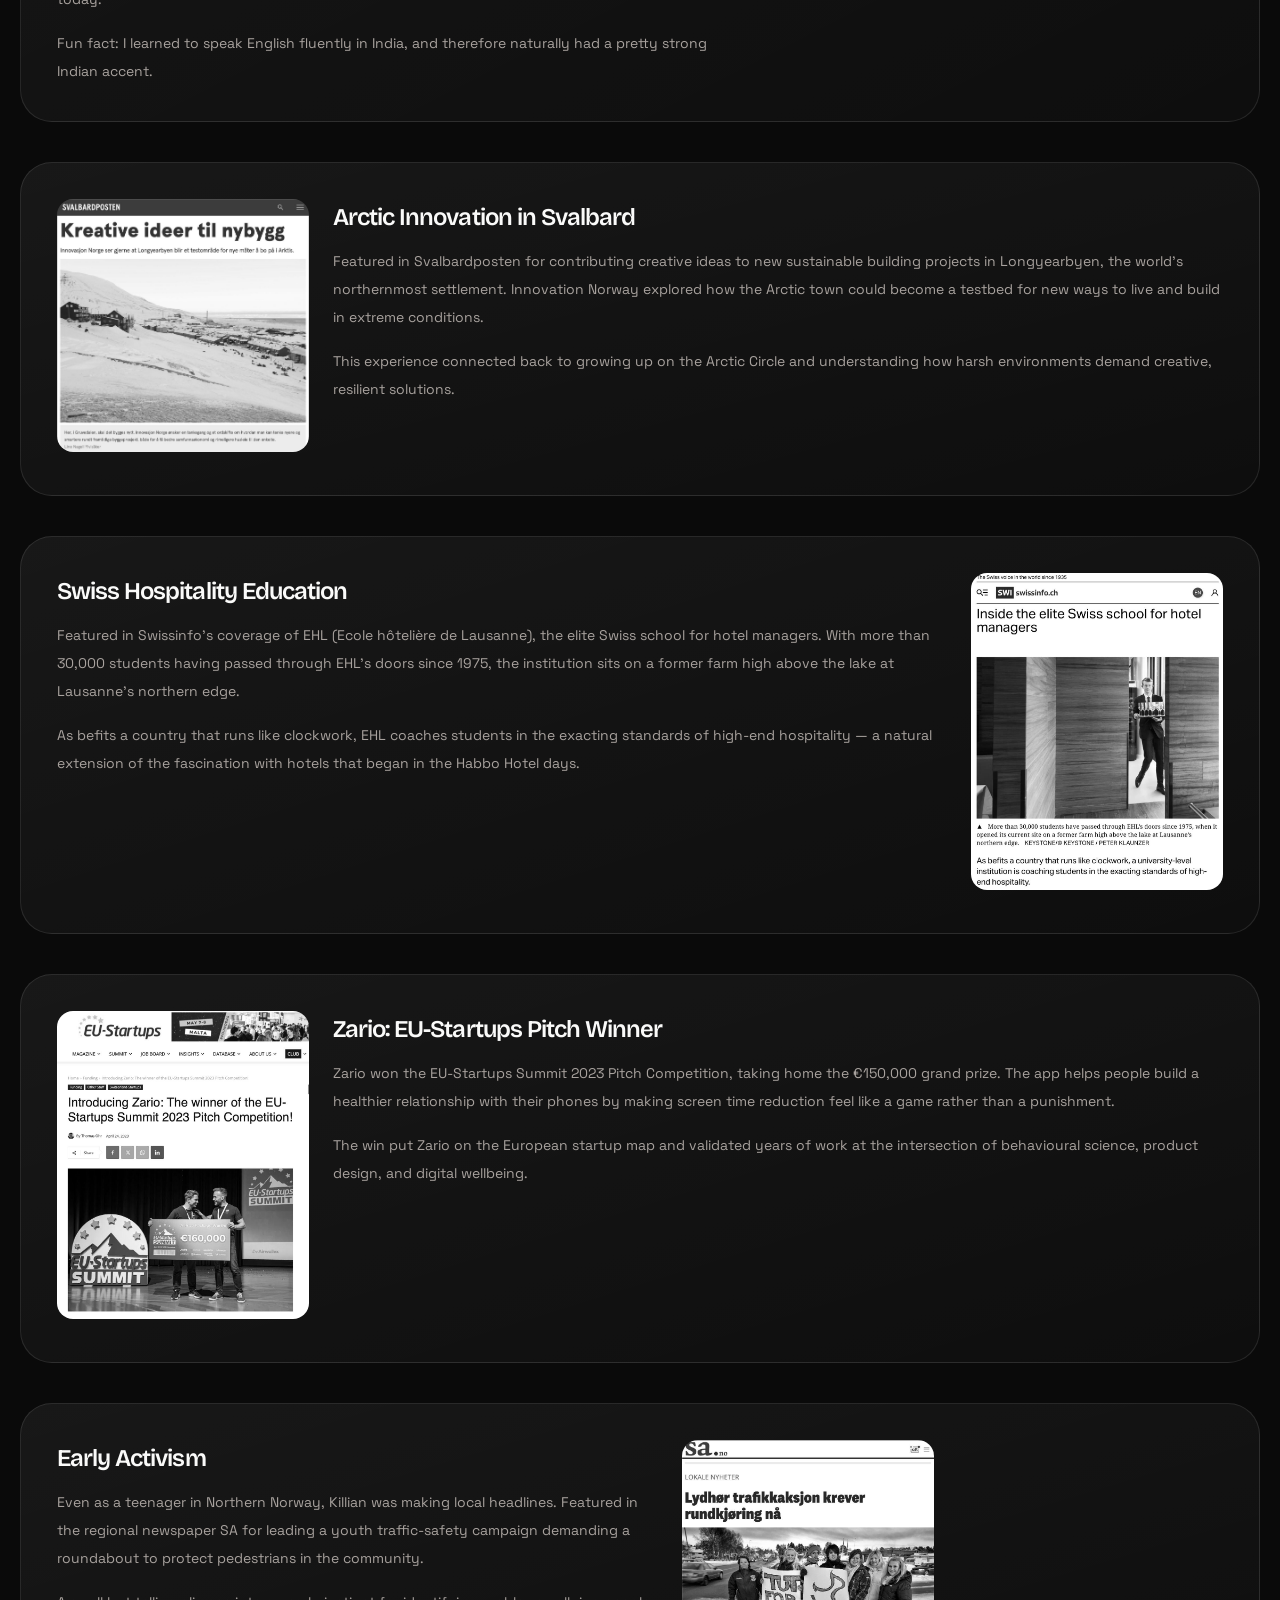
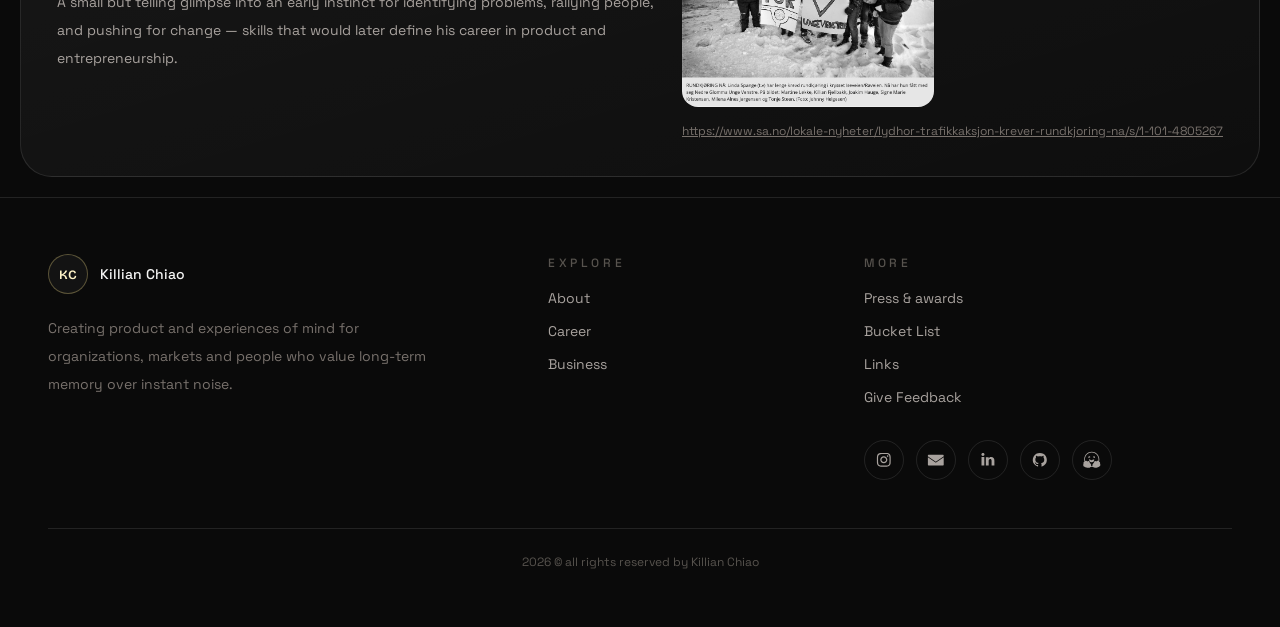
==== commit 58122ed3: "Redesign site to editorial dark system from design.md - New design system CSS: neutral-950 canvas, s" ====
--- a/about.html
+++ b/about.html
@@ -4,34 +4,46 @@
     <meta charset="UTF-8">
     <meta name="viewport" content="width=device-width, initial-scale=1.0">
     <title>About - Killian Chiao</title>
+    <meta name="description" content="Born on the Arctic Circle, raised between Switzerland and Northern Norway. From trading virtual currency as a teenager to building products and companies.">
+    <meta name="author" content="Killian Chiao">
+    <link rel="canonical" href="https://killianchiao.com/about.html">
+    <link rel="icon" href="/favicon.svg" type="image/svg+xml">
+    <link rel="apple-touch-icon" href="/apple-touch-icon.png">
+    <link rel="alternate" type="text/markdown" href="/llms.txt" title="Plain-text version for AI agents">
+
+    <meta property="og:type" content="website">
+    <meta property="og:site_name" content="Killian Chiao">
+    <meta property="og:title" content="About Killian Chiao">
+    <meta property="og:description" content="Born on the Arctic Circle, raised between Switzerland and Northern Norway. From trading virtual currency as a teenager to building products and companies.">
+    <meta property="og:url" content="https://killianchiao.com/about.html">
+    <meta property="og:image" content="https://killianchiao.com/og-image.jpg">
+    <meta property="og:image:width" content="1200">
+    <meta property="og:image:height" content="630">
+    <meta name="twitter:card" content="summary_large_image">
+    <meta name="twitter:title" content="About Killian Chiao">
+    <meta name="twitter:description" content="Born on the Arctic Circle, raised between Switzerland and Northern Norway. From trading virtual currency as a teenager to building products and companies.">
+    <meta name="twitter:image" content="https://killianchiao.com/og-image.jpg">
     <link rel="preconnect" href="https://fonts.googleapis.com">
     <link rel="preconnect" href="https://fonts.gstatic.com" crossorigin>
-    <link href="https://fonts.googleapis.com/css2?display=swap&family=Montserrat:ital,wght@0,100;0,300;0,700;1,100;1,300;1,700" rel="stylesheet">
+    <link href="https://fonts.googleapis.com/css2?family=Space+Grotesk:wght@400;500;600&family=Bricolage+Grotesque:opsz,wght@12..96,500;12..96,600&display=swap" rel="stylesheet">
     <link rel="stylesheet" href="styles.css">
 </head>
 <body>
-    <div class="site-wrapper">
-        <div class="site-main">
-            <div class="inner">
-                <section>
-                    <!-- Navigation -->
-                    <div class="nav-header">
-                        <div class="inner-nav">
-                            <div class="nav-left">
-                                <a href="index.html" class="nav-btn">Home</a>
-                            </div>
-                            <div class="nav-left">
-                                <a href="about.html" class="nav-btn active">About</a>
-                            </div>
-                            <div class="nav-spacer"></div>
-                            <div class="nav-right">
-                                <a href="career.html" class="nav-btn">Career</a>
-                            </div>
-                            <div class="nav-right">
-                                <a href="awards.html" class="nav-btn">Awards</a>
-                            </div>
-                        </div>
-                    </div>
+    <nav class="site-nav">
+        <div class="nav-id">
+            <a href="index.html" class="monogram" aria-label="Killian Chiao — home">KC</a>
+            <span class="nav-wordmark">Killian Chiao</span>
+        </div>
+        <div class="nav-pills">
+            <a href="index.html">Home</a>
+            <a href="about.html" class="active">About</a>
+            <a href="career.html">Career</a>
+            <a href="awards.html">Awards</a>
+        </div>
+    </nav>
+
+    <main class="page-main">
+
 
                     <h1 class="page-title">About Killian</h1>
 
@@ -50,11 +62,11 @@
                                 <div class="col-fixed">
                                     <div class="about-image about-image-childhood">
                                         <span class="frame">
-                                            <img src="assets/images/image05.jpg" alt="Young Killian performing in a historical theater production at Greaker Fort, Norway" />
+                                            <img src="assets/images/image05.jpg" alt="Young Killian performing in a historical theater production at Greaker Fort, Norway" width="626" height="751" loading="lazy" decoding="async" />
                                         </span>
                                     </div>
                                     <div class="link-small">
-                                        <a href="https://www.sa.no/kultur/tidsvandring-pa-fortet/g/1-101-3710558">https://www.sa.no/kultur/tidsvandring-pa-fortet/g/1-101-3710558</a>
+                                        <a href="https://www.sa.no/kultur/tidsvandring-pa-fortet/g/1-101-3710558" target="_blank" rel="noopener">https://www.sa.no/kultur/tidsvandring-pa-fortet/g/1-101-3710558</a>
                                     </div>
                                 </div>
                             </div>
@@ -69,8 +81,8 @@
                             <div class="cols">
                                 <div class="col-fixed">
                                     <div class="about-image about-image-childhood">
-                                        <a href="https://gamesbeat.com/habbo-issues-new-kind-of-currency-for-its-virtual-hotel/" class="frame">
-                                            <img src="assets/images/image09.jpg" alt="GamesBeat article: Habbo issues new kind of currency for its virtual hotel" title="Habbo Hotel" />
+                                        <a href="https://gamesbeat.com/habbo-issues-new-kind-of-currency-for-its-virtual-hotel/" class="frame" target="_blank" rel="noopener">
+                                            <img src="assets/images/image09.jpg" alt="GamesBeat article: Habbo issues new kind of currency for its virtual hotel" title="Habbo Hotel" width="944" height="1082" loading="lazy" decoding="async" />
                                         </a>
                                     </div>
                                 </div>
@@ -105,7 +117,7 @@
                                 <div class="col-fixed">
                                     <div class="about-image about-image-uwc">
                                         <span class="frame">
-                                            <img src="assets/images/image07.jpg" alt="Norwegian newspaper feature: Killian (17) goes to school in India - coverage of his time at Mahindra United World College" />
+                                            <img src="assets/images/image07.jpg" alt="Norwegian newspaper feature: Killian (17) goes to school in India - coverage of his time at Mahindra United World College" width="720" height="480" loading="lazy" decoding="async" />
                                         </span>
                                     </div>
                                 </div>
@@ -122,7 +134,7 @@
                                 <div class="col-fixed">
                                     <div class="about-image about-image-childhood">
                                         <span class="frame">
-                                            <img src="assets/images/image08.jpg" alt="Svalbardposten article: Creative ideas for new buildings in Longyearbyen, Arctic Norway" />
+                                            <img src="assets/images/image08.jpg" alt="Svalbardposten article: Creative ideas for new buildings in Longyearbyen, Arctic Norway" width="1125" height="1131" loading="lazy" decoding="async" />
                                         </span>
                                     </div>
                                 </div>
@@ -153,7 +165,7 @@
                                 <div class="col-fixed">
                                     <div class="about-image about-image-childhood">
                                         <span class="frame">
-                                            <img src="assets/images/image10.jpg" alt="Swissinfo article: Inside the elite Swiss school for hotel managers at EHL Lausanne" />
+                                            <img src="assets/images/image10.jpg" alt="Swissinfo article: Inside the elite Swiss school for hotel managers at EHL Lausanne" width="945" height="1187" loading="lazy" decoding="async" />
                                         </span>
                                     </div>
                                 </div>
@@ -170,7 +182,7 @@
                                 <div class="col-fixed">
                                     <div class="about-image about-image-childhood">
                                         <span class="frame">
-                                            <img src="assets/images/image11.jpg" alt="EU-Startups article: Introducing Zario, winner of the EU-Startups Summit 2023 Pitch Competition" />
+                                            <img src="assets/images/image11.jpg" alt="EU-Startups article: Introducing Zario, winner of the EU-Startups Summit 2023 Pitch Competition" width="944" height="1153" loading="lazy" decoding="async" />
                                         </span>
                                     </div>
                                 </div>
@@ -201,50 +213,69 @@
                                 <div class="col-fixed">
                                     <div class="about-image about-image-childhood">
                                         <span class="frame">
-                                            <img src="assets/images/image06.jpg" alt="Norwegian newspaper article: Young activists campaigning for a roundabout in a local traffic safety action" />
+                                            <img src="assets/images/image06.jpg" alt="Norwegian newspaper article: Young activists campaigning for a roundabout in a local traffic safety action" width="879" height="933" loading="lazy" decoding="async" />
                                         </span>
                                     </div>
                                     <div class="link-small">
-                                        <a href="https://www.sa.no/lokale-nyheter/lydhor-trafikkaksjon-krever-rundkjoring-na/s/1-101-4805267">https://www.sa.no/lokale-nyheter/lydhor-trafikkaksjon-krever-rundkjoring-na/s/1-101-4805267</a>
-                                    </div>
-                                </div>
-                            </div>
-                        </div>
-                    </div>
-
-                    <hr class="divider-line">
-
-                    <!-- Footer navigation -->
-                    <div class="footer-nav">
-                        <div class="inner-footer">
-                            <div class="footer-col footer-col-left">
-                                <a href="about.html" class="footer-btn">About</a>
-                                <a href="career.html" class="footer-btn">Career</a>
-                                <a href="business.html" class="footer-btn">Business</a>
-                            </div>
-                            <div class="nav-spacer"></div>
-                            <div class="footer-col footer-col-center">
-                                <a href="awards.html" class="footer-btn">Press & awards</a>
-                                <a href="bucketlist.html" class="footer-btn">Bucket List</a>
-                                <a href="links.html" class="footer-btn">Links</a>
-                                <a href="#" class="footer-btn">Give Feedback</a>
-                            </div>
-                        </div>
-                    </div>
-
-                    <!-- Social Icons -->
-                    <div class="social-icons">
-                        <a href="#" title="Instagram"><svg viewBox="0 0 40 40"><path d="M20,7c4.2,0,4.7,0,6.3,0.1c1.5,0.1,2.3,0.3,3,0.5C30,8,30.5,8.3,31.1,8.9c0.5,0.5,0.9,1.1,1.2,1.8c0.2,0.5,0.5,1.4,0.5,3C33,15.3,33,15.8,33,20s0,4.7-0.1,6.3c-0.1,1.5-0.3,2.3-0.5,3c-0.3,0.7-0.6,1.2-1.2,1.8c-0.5,0.5-1.1,0.9-1.8,1.2c-0.5,0.2-1.4,0.5-3,0.5C24.7,33,24.2,33,20,33s-4.7,0-6.3-0.1c-1.5-0.1-2.3-0.3-3-0.5C10,32,9.5,31.7,8.9,31.1C8.4,30.6,8,30,7.7,29.3c-0.2-0.5-0.5-1.4-0.5-3C7,24.7,7,24.2,7,20s0-4.7,0.1-6.3c0.1-1.5,0.3-2.3,0.5-3C8,10,8.3,9.5,8.9,8.9C9.4,8.4,10,8,10.7,7.7c0.5-0.2,1.4-0.5,3-0.5C15.3,7.1,15.8,7,20,7z M20,4.3c-4.3,0-4.8,0-6.5,0.1c-1.6,0-2.8,0.3-3.8,0.7C8.7,5.5,7.8,6,6.9,6.9C6,7.8,5.5,8.7,5.1,9.7c-0.4,1-0.6,2.1-0.7,3.8c-0.1,1.7-0.1,2.2-0.1,6.5s0,4.8,0.1,6.5c0,1.6,0.3,2.8,0.7,3.8c0.4,1,0.9,1.9,1.8,2.8c0.9,0.9,1.7,1.4,2.8,1.8c1,0.4,2.1,0.6,3.8,0.7c1.6,0.1,2.2,0.1,6.5,0.1s4.8,0,6.5-0.1c1.6-0.1,2.9-0.3,3.8-0.7c1-0.4,1.9-0.9,2.8-1.8c0.9-0.9,1.4-1.7,1.8-2.8c0.4-1,0.6-2.1,0.7-3.8c0.1-1.6,0.1-2.2,0.1-6.5s0-4.8-0.1-6.5c-0.1-1.6-0.3-2.9-0.7-3.8c-0.4-1-0.9-1.9-1.8-2.8c-0.9-0.9-1.7-1.4-2.8-1.8c-1-0.4-2.1-0.6-3.8-0.7C24.8,4.3,24.3,4.3,20,4.3L20,4.3L20,4.3z"/><path d="M20,11.9c-4.5,0-8.1,3.7-8.1,8.1s3.7,8.1,8.1,8.1s8.1-3.7,8.1-8.1S24.5,11.9,20,11.9z M20,25.2c-2.9,0-5.2-2.3-5.2-5.2s2.3-5.2,5.2-5.2s5.2,2.3,5.2,5.2S22.9,25.2,20,25.2z"/><path d="M30.6,11.6c0,1-0.8,1.9-1.9,1.9c-1,0-1.9-0.8-1.9-1.9s0.8-1.9,1.9-1.9C29.8,9.7,30.6,10.5,30.6,11.6z"/></svg></a>
-                        <a href="#" title="Email"><svg viewBox="0 0 40 40"><path d="M37.5,12.6l-17.5,11.9L2.5,12.6c-.2-.1-.3-.2-.5-.2v-2.7c0-.8.6-1.4,1.4-1.4h33.1c.8,0,1.4.6,1.4,1.4v2.7c-.2,0-.4,0-.5.2ZM19.5,26.3c.2.1.3.2.5.2s.4,0,.5-.2l17.5-11.9v16.9c0,.8-.6,1.4-1.4,1.4H3.4c-.8,0-1.4-.6-1.4-1.4V14.4l17.5,11.9Z"/></svg></a>
-                        <a href="#" title="LinkedIn"><svg viewBox="0 0 40 40"><path d="M12.1,13.8v19.1H5.7V13.8C5.7,13.8,12.1,13.8,12.1,13.8z M12.5,7.9c0,0.9-0.3,1.7-1,2.4c-0.7,0.6-1.5,0.9-2.6,0.9h0c-1.1,0-1.9-0.3-2.5-0.9c-0.6-0.6-1-1.4-1-2.4c0-1,0.3-1.7,1-2.4S7.9,4.6,9,4.6s1.9,0.3,2.6,0.9S12.5,6.9,12.5,7.9z M35,22v11h-6.4V22.7c0-1.4-0.3-2.4-0.8-3.2c-0.5-0.8-1.3-1.1-2.4-1.1c-0.8,0-1.5,0.2-2,0.7c-0.5,0.4-1,1-1.2,1.7c-0.1,0.4-0.2,0.9-0.2,1.6v10.7h-6.4c0-5.1,0-9.3,0-12.5s0-5.1,0-5.7l0-0.9H22v2.8h0c0.3-0.4,0.5-0.8,0.8-1.1c0.3-0.3,0.6-0.6,1.1-1c0.5-0.4,1-0.6,1.7-0.8c0.7-0.2,1.4-0.3,2.2-0.3c2.2,0,4,0.7,5.3,2.2C34.4,17,35,19.1,35,22L35,22z"/></svg></a>
-                        <a href="#" title="GitHub"><svg viewBox="0 0 40 40"><path d="M36,20.3c0,3.5-1,6.6-3.1,9.4c-2,2.8-4.7,4.7-7.9,5.8c-0.4,0.1-0.6,0-0.8-0.1c-0.2-0.2-0.3-0.4-0.3-0.6v-4.4c0-1.3-0.4-2.3-1.1-3c0.8-0.1,1.5-0.2,2.1-0.4c0.6-0.2,1.3-0.4,2-0.8c0.7-0.4,1.2-0.8,1.7-1.4c0.5-0.5,0.8-1.3,1.1-2.2s0.4-2,0.4-3.1c0-1.7-0.5-3.1-1.6-4.3c0.5-1.3,0.5-2.7-0.2-4.2c-0.4-0.1-1,0-1.7,0.2c-0.7,0.3-1.4,0.6-1.9,0.9L24,12.5c-1.3-0.4-2.6-0.5-4-0.5s-2.7,0.2-4,0.5c-0.2-0.2-0.5-0.3-0.9-0.6c-0.4-0.2-0.9-0.5-1.7-0.8c-0.8-0.3-1.4-0.4-1.8-0.3c-0.6,1.6-0.7,3-0.1,4.2c-1.1,1.2-1.6,2.6-1.6,4.3c0,1.2,0.1,2.2,0.4,3.1s0.6,1.6,1.1,2.2s1,1,1.7,1.4c0.7,0.4,1.3,0.6,2,0.8c0.6,0.2,1.3,0.3,2.1,0.4c-0.6,0.5-0.9,1.2-1,2.1c-0.3,0.1-0.6,0.2-0.9,0.3c-0.3,0.1-0.7,0.1-1.2,0.1c-0.5,0-0.9-0.1-1.4-0.4c-0.5-0.3-0.8-0.7-1.2-1.3c-0.3-0.4-0.6-0.8-1-1.1c-0.4-0.3-0.8-0.4-1-0.5L9,26.5c-0.3,0-0.5,0-0.6,0.1c-0.1,0.1-0.1,0.1-0.1,0.2c0,0.1,0.1,0.2,0.2,0.3c0.1,0.1,0.2,0.2,0.3,0.2l0.1,0.1c0.3,0.1,0.6,0.4,0.9,0.8s0.5,0.7,0.7,1.1l0.2,0.5c0.2,0.5,0.5,1,0.9,1.3c0.4,0.3,0.9,0.5,1.4,0.6c0.5,0.1,1,0.1,1.4,0.1c0.5,0,0.9,0,1.2-0.1l0.5-0.1c0,0.5,0,1.1,0,1.9c0,0.7,0,1.1,0,1.1c0,0.2-0.1,0.5-0.3,0.6c-0.2,0.2-0.5,0.2-0.8,0.1c-3.2-1.1-5.8-3-7.9-5.8S4,23.8,4,20.3c0-2.9,0.7-5.6,2.1-8S9.5,7.8,12,6.4s5.1-2.1,8-2.1s5.6,0.7,8,2.1s4.4,3.4,5.8,5.8S36,17.4,36,20.3L36,20.3z"/></svg></a>
-                        <a href="#" title="Hugging Face"><svg viewBox="0 0 40 40"><path d="M39.4,29.5c0.1,0.4,0.2,1.3-0.4,2.1c0.4,0.7,0.5,1.5,0.2,2.2c-0.5,1-1.6,1.8-3.8,2.7c-1.4,0.5-2.6,0.9-2.6,0.9c-1.6,0.4-3.2,0.7-4.8,0.7c-2.3,0-4.1-0.7-5.2-1.9c-0.9,0.2-1.9,0.3-2.9,0.3c-0.9,0-1.8-0.1-2.7-0.2c-1.1,1.3-2.8,1.9-5.2,1.9c-1.6,0-3.3-0.3-4.8-0.7c0,0-1.3-0.4-2.6-0.9c-2.2-0.9-3.3-1.7-3.8-2.7c-0.3-0.7-0.3-1.6,0.2-2.2c-0.6-0.9-0.5-1.7-0.4-2.1C0.7,29,1,28.5,1.4,28.2c-0.6-1-0.5-2.3,0.4-3.1c0.4-0.5,1.1-0.7,1.7-0.7c0,0,0,0,0,0C3,22.7,2.7,21,2.7,19.2c0-9.6,7.7-17.3,17.2-17.3c9.5,0,17.2,7.7,17.2,17.3c0,1.8-0.3,3.5-0.8,5.2c0.1,0,0.2,0,0.2,0c0.7,0,1.3,0.3,1.7,0.7c0.8,0.8,0.9,2.1,0.4,3.1C39,28.5,39.3,29,39.4,29.5z M19.9,3.6c-8.5,0-15.4,6.9-15.4,15.5c0,1.3,0.1,2.5,0.4,3.6c0.4-0.5,1.1-0.8,1.8-0.8c0.6,0,1.2,0.2,1.8,0.6c0.4,0.3,0.8,0.7,1.3,1.3c0.5-0.7,1.2-1.1,2-1.1c1.5,0,2.4,1.3,2.8,2.5c0.2,0.4,1,2.2,2.2,3.5c1.9,1.9,2.3,3.8,1.4,5.9c0.6,0.1,1.1,0.1,1.7,0.1c0.6,0,1.3,0,1.9-0.1c-0.9-2.1-0.4-4,1.4-5.9c1.2-1.2,2.1-3.1,2.2-3.5c0.3-1.2,1.3-2.5,2.8-2.5c0.8,0,1.6,0.4,2,1.1c0.4-0.6,0.9-1,1.3-1.3c0.5-0.4,1.1-0.6,1.8-0.6c0.6,0,1.2,0.2,1.6,0.7c0.2-1.1,0.4-2.3,0.4-3.4C35.3,10.6,28.4,3.6,19.9,3.6z M26.3,16c-0.6,0.3-0.8-0.9-1.4-1.1c-0.5-0.2-1.4,0.7-1.6,0.1c-0.6-1.1-0.2-2.4,0.9-3c1.1-0.6,2.4-0.2,3,0.9C27.7,14.1,27.3,15.4,26.3,16z M25.5,19.7c0,2-1.4,5.9-5.8,5.9c-4.4,0-5.8-3.9-5.8-5.9c0-2,2.6,1.1,5.8,1.1c1.5,0,2.9-0.7,3.9-1.2C24.8,19,25.5,18.7,25.5,19.7z M16.1,15.1c-0.3,0.5-1.1-0.3-1.6-0.1c-0.6,0.2-0.8,1.4-1.4,1.1c-1.1-0.6-1.5-1.9-0.9-3c0.6-1.1,1.9-1.5,3-0.9C16.3,12.6,16.7,14,16.1,15.1z"/></svg></a>
-                    </div>
-
-                    <p class="copyright">2026 &copy; all rights reserved by Killian Chiao</p>
-                </section>
+                                        <a href="https://www.sa.no/lokale-nyheter/lydhor-trafikkaksjon-krever-rundkjoring-na/s/1-101-4805267" target="_blank" rel="noopener">https://www.sa.no/lokale-nyheter/lydhor-trafikkaksjon-krever-rundkjoring-na/s/1-101-4805267</a>
+                                    </div>
+                                </div>
+                            </div>
+                        </div>
+                    </div>
+    </main>
+
+    <!-- Footer -->
+    <footer class="site-footer">
+        <div class="footer-inner">
+            <div class="footer-id">
+                <div class="nav-id">
+                    <a href="index.html" class="monogram" aria-label="Killian Chiao — home">KC</a>
+                    <span style="font-size:.875rem; font-weight:500;">Killian Chiao</span>
+                </div>
+                <p>Creating product and experiences of mind for organizations, markets and people who value long-term memory over instant noise.</p>
+            </div>
+            <div class="footer-col">
+                <p class="head">Explore</p>
+                <nav>
+                    <a href="about.html">About</a>
+                    <a href="career.html">Career</a>
+                    <a href="business.html">Business</a>
+                </nav>
+            </div>
+            <div class="footer-col">
+                <p class="head">More</p>
+                <nav>
+                    <a href="awards.html">Press &amp; awards</a>
+                    <a href="bucketlist.html">Bucket List</a>
+                    <a href="links.html">Links</a>
+                    <a href="#">Give Feedback</a>
+                </nav>
+                <div class="footer-social">
+                        <a href="https://www.instagram.com/killianchi/" aria-label="Instagram" target="_blank" rel="noopener"><svg viewBox="0 0 40 40" aria-hidden="true"><path d="M20,7c4.2,0,4.7,0,6.3,0.1c1.5,0.1,2.3,0.3,3,0.5C30,8,30.5,8.3,31.1,8.9c0.5,0.5,0.9,1.1,1.2,1.8c0.2,0.5,0.5,1.4,0.5,3C33,15.3,33,15.8,33,20s0,4.7-0.1,6.3c-0.1,1.5-0.3,2.3-0.5,3c-0.3,0.7-0.6,1.2-1.2,1.8c-0.5,0.5-1.1,0.9-1.8,1.2c-0.5,0.2-1.4,0.5-3,0.5C24.7,33,24.2,33,20,33s-4.7,0-6.3-0.1c-1.5-0.1-2.3-0.3-3-0.5C10,32,9.5,31.7,8.9,31.1C8.4,30.6,8,30,7.7,29.3c-0.2-0.5-0.5-1.4-0.5-3C7,24.7,7,24.2,7,20s0-4.7,0.1-6.3c0.1-1.5,0.3-2.3,0.5-3C8,10,8.3,9.5,8.9,8.9C9.4,8.4,10,8,10.7,7.7c0.5-0.2,1.4-0.5,3-0.5C15.3,7.1,15.8,7,20,7z M20,4.3c-4.3,0-4.8,0-6.5,0.1c-1.6,0-2.8,0.3-3.8,0.7C8.7,5.5,7.8,6,6.9,6.9C6,7.8,5.5,8.7,5.1,9.7c-0.4,1-0.6,2.1-0.7,3.8c-0.1,1.7-0.1,2.2-0.1,6.5s0,4.8,0.1,6.5c0,1.6,0.3,2.8,0.7,3.8c0.4,1,0.9,1.9,1.8,2.8c0.9,0.9,1.7,1.4,2.8,1.8c1,0.4,2.1,0.6,3.8,0.7c1.6,0.1,2.2,0.1,6.5,0.1s4.8,0,6.5-0.1c1.6-0.1,2.9-0.3,3.8-0.7c1-0.4,1.9-0.9,2.8-1.8c0.9-0.9,1.4-1.7,1.8-2.8c0.4-1,0.6-2.1,0.7-3.8c0.1-1.6,0.1-2.2,0.1-6.5s0-4.8-0.1-6.5c-0.1-1.6-0.3-2.9-0.7-3.8c-0.4-1-0.9-1.9-1.8-2.8c-0.9-0.9-1.7-1.4-2.8-1.8c-1-0.4-2.1-0.6-3.8-0.7C24.8,4.3,24.3,4.3,20,4.3L20,4.3L20,4.3z"/><path d="M20,11.9c-4.5,0-8.1,3.7-8.1,8.1s3.7,8.1,8.1,8.1s8.1-3.7,8.1-8.1S24.5,11.9,20,11.9z M20,25.2c-2.9,0-5.2-2.3-5.2-5.2s2.3-5.2,5.2-5.2s5.2,2.3,5.2,5.2S22.9,25.2,20,25.2z"/><path d="M30.6,11.6c0,1-0.8,1.9-1.9,1.9c-1,0-1.9-0.8-1.9-1.9s0.8-1.9,1.9-1.9C29.8,9.7,30.6,10.5,30.6,11.6z"/></svg></a>
+                        <a href="#" aria-label="Email"><svg viewBox="0 0 40 40" aria-hidden="true"><path d="M37.5,12.6l-17.5,11.9L2.5,12.6c-.2-.1-.3-.2-.5-.2v-2.7c0-.8.6-1.4,1.4-1.4h33.1c.8,0,1.4.6,1.4,1.4v2.7c-.2,0-.4,0-.5.2ZM19.5,26.3c.2.1.3.2.5.2s.4,0,.5-.2l17.5-11.9v16.9c0,.8-.6,1.4-1.4,1.4H3.4c-.8,0-1.4-.6-1.4-1.4V14.4l17.5,11.9Z"/></svg></a>
+                        <a href="https://www.linkedin.com/in/killianchi" aria-label="LinkedIn" target="_blank" rel="noopener"><svg viewBox="0 0 40 40" aria-hidden="true"><path d="M12.1,13.8v19.1H5.7V13.8C5.7,13.8,12.1,13.8,12.1,13.8z M12.5,7.9c0,0.9-0.3,1.7-1,2.4c-0.7,0.6-1.5,0.9-2.6,0.9h0c-1.1,0-1.9-0.3-2.5-0.9c-0.6-0.6-1-1.4-1-2.4c0-1,0.3-1.7,1-2.4S7.9,4.6,9,4.6s1.9,0.3,2.6,0.9S12.5,6.9,12.5,7.9z M35,22v11h-6.4V22.7c0-1.4-0.3-2.4-0.8-3.2c-0.5-0.8-1.3-1.1-2.4-1.1c-0.8,0-1.5,0.2-2,0.7c-0.5,0.4-1,1-1.2,1.7c-0.1,0.4-0.2,0.9-0.2,1.6v10.7h-6.4c0-5.1,0-9.3,0-12.5s0-5.1,0-5.7l0-0.9H22v2.8h0c0.3-0.4,0.5-0.8,0.8-1.1c0.3-0.3,0.6-0.6,1.1-1c0.5-0.4,1-0.6,1.7-0.8c0.7-0.2,1.4-0.3,2.2-0.3c2.2,0,4,0.7,5.3,2.2C34.4,17,35,19.1,35,22L35,22z"/></svg></a>
+                        <a href="https://github.com/Killianchi" aria-label="GitHub" target="_blank" rel="noopener"><svg viewBox="0 0 40 40" aria-hidden="true"><path d="M36,20.3c0,3.5-1,6.6-3.1,9.4c-2,2.8-4.7,4.7-7.9,5.8c-0.4,0.1-0.6,0-0.8-0.1c-0.2-0.2-0.3-0.4-0.3-0.6v-4.4c0-1.3-0.4-2.3-1.1-3c0.8-0.1,1.5-0.2,2.1-0.4c0.6-0.2,1.3-0.4,2-0.8c0.7-0.4,1.2-0.8,1.7-1.4c0.5-0.5,0.8-1.3,1.1-2.2s0.4-2,0.4-3.1c0-1.7-0.5-3.1-1.6-4.3c0.5-1.3,0.5-2.7-0.2-4.2c-0.4-0.1-1,0-1.7,0.2c-0.7,0.3-1.4,0.6-1.9,0.9L24,12.5c-1.3-0.4-2.6-0.5-4-0.5s-2.7,0.2-4,0.5c-0.2-0.2-0.5-0.3-0.9-0.6c-0.4-0.2-0.9-0.5-1.7-0.8c-0.8-0.3-1.4-0.4-1.8-0.3c-0.6,1.6-0.7,3-0.1,4.2c-1.1,1.2-1.6,2.6-1.6,4.3c0,1.2,0.1,2.2,0.4,3.1s0.6,1.6,1.1,2.2s1,1,1.7,1.4c0.7,0.4,1.3,0.6,2,0.8c0.6,0.2,1.3,0.3,2.1,0.4c-0.6,0.5-0.9,1.2-1,2.1c-0.3,0.1-0.6,0.2-0.9,0.3c-0.3,0.1-0.7,0.1-1.2,0.1c-0.5,0-0.9-0.1-1.4-0.4c-0.5-0.3-0.8-0.7-1.2-1.3c-0.3-0.4-0.6-0.8-1-1.1c-0.4-0.3-0.8-0.4-1-0.5L9,26.5c-0.3,0-0.5,0-0.6,0.1c-0.1,0.1-0.1,0.1-0.1,0.2c0,0.1,0.1,0.2,0.2,0.3c0.1,0.1,0.2,0.2,0.3,0.2l0.1,0.1c0.3,0.1,0.6,0.4,0.9,0.8s0.5,0.7,0.7,1.1l0.2,0.5c0.2,0.5,0.5,1,0.9,1.3c0.4,0.3,0.9,0.5,1.4,0.6c0.5,0.1,1,0.1,1.4,0.1c0.5,0,0.9,0,1.2-0.1l0.5-0.1c0,0.5,0,1.1,0,1.9c0,0.7,0,1.1,0,1.1c0,0.2-0.1,0.5-0.3,0.6c-0.2,0.2-0.5,0.2-0.8,0.1c-3.2-1.1-5.8-3-7.9-5.8S4,23.8,4,20.3c0-2.9,0.7-5.6,2.1-8S9.5,7.8,12,6.4s5.1-2.1,8-2.1s5.6,0.7,8,2.1s4.4,3.4,5.8,5.8S36,17.4,36,20.3L36,20.3z"/></svg></a>
+                        <a href="https://huggingface.co/Killianchi" aria-label="Hugging Face" target="_blank" rel="noopener"><svg viewBox="0 0 40 40" aria-hidden="true"><path d="M39.4,29.5c0.1,0.4,0.2,1.3-0.4,2.1c0.4,0.7,0.5,1.5,0.2,2.2c-0.5,1-1.6,1.8-3.8,2.7c-1.4,0.5-2.6,0.9-2.6,0.9c-1.6,0.4-3.2,0.7-4.8,0.7c-2.3,0-4.1-0.7-5.2-1.9c-0.9,0.2-1.9,0.3-2.9,0.3c-0.9,0-1.8-0.1-2.7-0.2c-1.1,1.3-2.8,1.9-5.2,1.9c-1.6,0-3.3-0.3-4.8-0.7c0,0-1.3-0.4-2.6-0.9c-2.2-0.9-3.3-1.7-3.8-2.7c-0.3-0.7-0.3-1.6,0.2-2.2c-0.6-0.9-0.5-1.7-0.4-2.1C0.7,29,1,28.5,1.4,28.2c-0.6-1-0.5-2.3,0.4-3.1c0.4-0.5,1.1-0.7,1.7-0.7c0,0,0,0,0,0C3,22.7,2.7,21,2.7,19.2c0-9.6,7.7-17.3,17.2-17.3c9.5,0,17.2,7.7,17.2,17.3c0,1.8-0.3,3.5-0.8,5.2c0.1,0,0.2,0,0.2,0c0.7,0,1.3,0.3,1.7,0.7c0.8,0.8,0.9,2.1,0.4,3.1C39,28.5,39.3,29,39.4,29.5z M19.9,3.6c-8.5,0-15.4,6.9-15.4,15.5c0,1.3,0.1,2.5,0.4,3.6c0.4-0.5,1.1-0.8,1.8-0.8c0.6,0,1.2,0.2,1.8,0.6c0.4,0.3,0.8,0.7,1.3,1.3c0.5-0.7,1.2-1.1,2-1.1c1.5,0,2.4,1.3,2.8,2.5c0.2,0.4,1,2.2,2.2,3.5c1.9,1.9,2.3,3.8,1.4,5.9c0.6,0.1,1.1,0.1,1.7,0.1c0.6,0,1.3,0,1.9-0.1c-0.9-2.1-0.4-4,1.4-5.9c1.2-1.2,2.1-3.1,2.2-3.5c0.3-1.2,1.3-2.5,2.8-2.5c0.8,0,1.6,0.4,2,1.1c0.4-0.6,0.9-1,1.3-1.3c0.5-0.4,1.1-0.6,1.8-0.6c0.6,0,1.2,0.2,1.6,0.7c0.2-1.1,0.4-2.3,0.4-3.4C35.3,10.6,28.4,3.6,19.9,3.6z M26.3,16c-0.6,0.3-0.8-0.9-1.4-1.1c-0.5-0.2-1.4,0.7-1.6,0.1c-0.6-1.1-0.2-2.4,0.9-3c1.1-0.6,2.4-0.2,3,0.9C27.7,14.1,27.3,15.4,26.3,16z M25.5,19.7c0,2-1.4,5.9-5.8,5.9c-4.4,0-5.8-3.9-5.8-5.9c0-2,2.6,1.1,5.8,1.1c1.5,0,2.9-0.7,3.9-1.2C24.8,19,25.5,18.7,25.5,19.7z M16.1,15.1c-0.3,0.5-1.1-0.3-1.6-0.1c-0.6,0.2-0.8,1.4-1.4,1.1c-1.1-0.6-1.5-1.9-0.9-3c0.6-1.1,1.9-1.5,3-0.9C16.3,12.6,16.7,14,16.1,15.1z"/></svg></a>
+                </div>
             </div>
         </div>
-    </div>
+        <div class="footer-bottom">2026 &copy; all rights reserved by Killian Chiao</div>
+    </footer>
+
+    <script>
+    (function () {
+        if (window.matchMedia('(prefers-reduced-motion: reduce)').matches) {
+            document.querySelectorAll('.reveal-item').forEach(function (el) { el.classList.add('revealed'); });
+            return;
+        }
+        var io = new IntersectionObserver(function (entries) {
+            entries.forEach(function (e) {
+                if (e.isIntersecting) { e.target.classList.add('revealed'); io.unobserve(e.target); }
+            });
+        }, { threshold: 0.12 });
+        document.querySelectorAll('.reveal-item').forEach(function (el) { io.observe(el); });
+    })();
+    </script>
 </body>
 </html>
--- a/styles.css
+++ b/styles.css
@@ -1,546 +1,398 @@
-/* Reset */
+/* ============================================================
+   Killian Chiao — design system
+   Editorial near-monochrome dark portfolio.
+   Canvas neutral-950, warm stone type, single amber accent.
+   Depth = translucent white overlays + hairline white/10 borders.
+   ============================================================ */
+
+/* ---------- Tokens ---------- */
+:root {
+    --bg: #0a0a0a;             /* neutral-950 */
+    --text: #f5f5f4;           /* stone-100 */
+    --head: #fafaf9;           /* stone-50  */
+    --stone-200: #e7e5e4;
+    --stone-300: #d6d3d1;
+    --stone-400: #a8a29e;
+    --stone-500: #78716c;
+    --stone-600: #57534e;
+    --stone-800: #292524;
+    --amber-100: #fef3c7;
+    --amber-200: #fde68a;
+    --amber-300: #fcd34d;
+    --amber-950: #451a03;
+    --n500: #737373;
+    --n600: #525252;
+    --n700: #404040;
+    --hairline: rgba(255,255,255,0.10);
+    --hairline-15: rgba(255,255,255,0.15);
+    --surface-03: rgba(255,255,255,0.03);
+    --surface-04: rgba(255,255,255,0.04);
+    --font-body: 'Space Grotesk', -apple-system, BlinkMacSystemFont, 'Segoe UI', sans-serif;
+    --font-heading: 'Bricolage Grotesque', 'Space Grotesk', -apple-system, sans-serif;
+}
+
+/* ---------- Reset / base ---------- */
 *, *::before, *::after { box-sizing: border-box; margin: 0; padding: 0; }
-html { font-size: 18pt; }
+html { scroll-behavior: smooth; }
 body {
-    background-color: #000;
-    color: #fff;
-    font-family: 'Montserrat', -apple-system, BlinkMacSystemFont, 'Segoe UI', Roboto, 'Helvetica Neue', Arial, sans-serif;
-    line-height: 1;
+    background-color: var(--bg);
+    color: var(--text);
+    font-family: var(--font-body);
+    font-size: 16px;
+    line-height: 1.5;
     min-height: 100vh;
-    min-width: 320px;
+    -webkit-font-smoothing: antialiased;
     overflow-x: hidden;
     word-wrap: break-word;
 }
-a { color: inherit; text-decoration: underline; transition: color 0.25s ease; }
-a:hover { text-decoration: none; }
+::selection { background: var(--amber-300); color: #0a0a0a; }
+a { color: inherit; text-decoration: none; transition: color .3s, background-color .3s, border-color .3s; }
 ul { list-style: none; }
 img { max-width: 100%; vertical-align: top; }
-strong { font-weight: bolder; }
+strong { font-weight: 600; }
 em { font-style: italic; }
-u { text-decoration: underline; }
-
-/* Site wrapper */
-.site-wrapper {
-    display: flex;
-    flex-direction: column;
-    align-items: stretch;
-    justify-content: center;
-    min-height: 100vh;
-    padding: 1rem 0;
-}
-
-.site-main {
-    display: flex;
-    flex-grow: 0;
-    flex-shrink: 0;
-    align-items: center;
-    justify-content: center;
-    max-width: 100%;
-    background-color: #000;
-    text-align: left;
-}
-
-.site-main > .inner {
-    max-width: 100%;
-    width: 100vw;
+
+/* ---------- Shared primitives ---------- */
+.section { position: relative; overflow: hidden; padding: 5rem 1.25rem; }
+.section .inner { max-width: 80rem; margin: 0 auto; position: relative; }
+.eyebrow {
+    font-size: .75rem; text-transform: uppercase; letter-spacing: .3em;
+    color: var(--stone-500); font-weight: 500;
+}
+.glow { position: absolute; border-radius: 9999px; pointer-events: none; filter: blur(64px); }
+.hairline-grid {
+    display: grid; gap: 1px;
+    background: var(--hairline);
+    border: 1px solid var(--hairline);
+    overflow: hidden;
+}
+.btn {
+    display: inline-flex; align-items: center; justify-content: center;
+    border-radius: 9999px; padding: .75rem 1.5rem;
+    font-size: .875rem; font-weight: 600; transition: all .3s;
+}
+.btn-primary {
+    background: var(--text); color: #0a0a0a;
+    box-shadow: 0 25px 50px -12px rgba(255,255,255,0.10);
+}
+.btn-primary:hover { background: var(--amber-100); }
+.btn-secondary {
+    border: 1px solid var(--hairline-15); background: var(--surface-03); color: var(--text);
+}
+.btn-secondary:hover { border-color: rgba(253,230,138,0.5); background: rgba(253,230,138,0.10); }
+.link-row {
+    display: flex; align-items: center; justify-content: space-between;
+    border-radius: 1rem; padding: 1rem 1.25rem;
+    font-size: .875rem; font-weight: 600;
+    border: 1px solid rgba(10,10,10,0.10);
+    transition: all .3s;
+}
+.link-row svg { width: 1rem; height: 1rem; flex: none; }
+
+/* ---------- Nav ---------- */
+.site-nav {
+    position: relative; overflow: hidden;
+    display: flex; align-items: center; justify-content: space-between;
+    border-bottom: 1px solid var(--hairline);
+    background: var(--bg);
+    padding: 1.25rem;
+}
+.nav-id { display: flex; align-items: center; gap: .75rem; }
+.monogram {
+    display: inline-flex; align-items: center; justify-content: center;
+    width: 2.5rem; height: 2.5rem; border-radius: 9999px;
+    border: 1px solid rgba(253,230,138,0.30);
+    background: var(--surface-04);
+    color: var(--amber-100);
+    font-family: var(--font-heading); font-weight: 600; font-size: .8rem;
+    transition: all .3s;
+}
+.monogram:hover { border-color: rgba(253,230,138,0.60); background: rgba(253,230,138,0.10); }
+.nav-wordmark { display: none; font-size: .875rem; font-weight: 500; letter-spacing: .025em; }
+.nav-pills {
+    display: flex; gap: .25rem;
+    border: 1px solid var(--hairline);
+    background: var(--surface-03);
+    border-radius: 9999px; padding: .25rem;
+    font-size: .75rem; color: var(--stone-400);
+    backdrop-filter: blur(8px); -webkit-backdrop-filter: blur(8px);
+    box-shadow: 0 25px 50px -12px rgba(0,0,0,0.20);
+}
+.nav-pills a { border-radius: 9999px; padding: .5rem .75rem; white-space: nowrap; }
+.nav-pills a:hover { background: rgba(255,255,255,0.10); }
+.nav-pills a.active { color: var(--text); }
+
+/* ---------- Hero ---------- */
+.hero { padding-top: 4rem; padding-bottom: 4rem; }
+.hero-grid { display: grid; gap: 2.5rem; align-items: end; }
+.hero-badge {
+    display: inline-flex; align-items: center; gap: .625rem;
+    border: 1px solid var(--hairline); background: var(--surface-04);
+    border-radius: 9999px; padding: .5rem 1rem;
+    font-size: .75rem; text-transform: uppercase; letter-spacing: .28em; color: var(--stone-300);
+    backdrop-filter: blur(8px); -webkit-backdrop-filter: blur(8px);
+}
+.hero-badge .dot { width: .375rem; height: .375rem; border-radius: 9999px; background: var(--amber-200); flex: none; }
+.hero-name {
+    margin-top: 2rem;
+    font-family: var(--font-heading); font-weight: 600;
+    font-size: clamp(3.25rem, 17vw, 4.5rem);
+    line-height: .9; letter-spacing: -.045em; color: var(--head);
+}
+.hero-name .line2 { display: block; padding-left: 2rem; color: var(--stone-400); }
+.hero-quote { margin-top: 2.5rem; max-width: 42rem; border-left: 1px solid rgba(253,230,138,0.40); padding-left: 1.5rem; }
+.hero-quote .pull {
+    font-family: var(--font-heading); font-weight: 500;
+    font-size: 1.875rem; line-height: 1.25; letter-spacing: -.04em; color: var(--head);
+}
+.hero-quote .lede { margin-top: 1.5rem; font-size: .875rem; line-height: 1.75rem; color: var(--stone-400); }
+.hero-ctas { margin-top: 2.5rem; display: flex; flex-direction: column; gap: .75rem; }
+.hero-visual { position: relative; margin: 0 auto; max-width: 28rem; width: 100%; }
+.hero-frame {
     position: relative;
-}
-
-.site-main > .inner > * > * {
-    margin-top: 0.75rem;
-    margin-bottom: 0.75rem;
-}
-.site-main > .inner > * > *:first-child { margin-top: 0 !important; }
-.site-main > .inner > * > *:last-child { margin-bottom: 0 !important; }
-
-/* Navigation header */
-.nav-header {
-    display: flex;
-    width: 100%;
-    align-items: center;
-    justify-content: center;
-    padding: 0.75rem 2rem;
-}
-.nav-header .inner-nav {
-    display: flex;
-    align-items: center;
-    justify-content: space-between;
-    width: 100%;
-    max-width: 72rem;
-    gap: 1rem;
-}
-.nav-left, .nav-right {
-    display: flex;
-    gap: 0.5rem;
-}
-.nav-spacer { flex: 1; }
-.nav-btn {
-    display: inline-block;
-    height: 2rem;
-    line-height: 2rem;
-    padding: 0 1rem;
-    font-family: -apple-system, BlinkMacSystemFont, 'Segoe UI', Roboto, 'Helvetica Neue', Arial, sans-serif;
-    font-size: 0.75em;
-    font-weight: 400;
-    background-color: #000;
-    color: #ADACAC;
-    text-decoration: none;
-    transition: color 0.25s ease;
-    white-space: nowrap;
-}
-.nav-btn:hover { color: #fff; text-decoration: none; }
-.nav-btn.active { color: #fff; }
-
-/* Hero image */
-.hero-image {
-    text-align: center;
-    margin-top: 0 !important;
-    margin-bottom: 0 !important;
-}
-.hero-image .frame {
-    display: inline-block;
-    width: 51.375rem;
-    height: 47.5rem;
-    max-width: 100%;
-    overflow: hidden;
-}
-.hero-image .frame img {
-    width: 100%;
-    height: 100%;
-    object-fit: cover;
-    object-position: center;
-}
-
-/* Quote text */
-.quote-text {
-    text-align: center;
-    max-width: 43.375rem;
-    margin-left: auto;
-    margin-right: auto;
-    color: rgba(255,255,255,0.529);
-    font-family: 'Montserrat', sans-serif;
-    font-size: 1em;
-    line-height: 1.25;
-    font-weight: 100;
-    padding: 0 1.5rem;
-}
-
-/* Divider image */
-.divider-image {
-    text-align: center;
-    margin-top: 2.25rem !important;
-    margin-bottom: 2.25rem !important;
-}
-.divider-image .frame {
-    display: inline-block;
-    width: 72.25rem;
-    height: 4.25rem;
-    max-width: 100%;
-    overflow: hidden;
-}
-.divider-image .frame img {
-    width: 100%;
-    height: 100%;
-    object-fit: cover;
-    object-position: center;
-}
-
-/* Section heading */
-.section-heading {
-    text-align: center;
-    max-width: 43.375rem;
-    margin-left: auto;
-    margin-right: auto;
-    color: #FFFFFF;
-    font-family: 'Montserrat', sans-serif;
-    font-size: 1.375em;
-    line-height: 2.5;
-    font-weight: 300;
-}
-
-/* Divider line */
-.divider-line {
-    border: none;
-    border-top: 1px solid rgba(255,255,255,0.1);
-    max-width: 43.375rem;
-    margin: 1.5rem auto;
-}
-
-/* Gallery + image container */
-.clients-section {
-    display: flex;
-    width: 100%;
-    align-items: flex-start;
-    justify-content: center;
-}
-.clients-section .wrapper {
-    width: 100%;
-    max-width: 72rem;
-}
-.clients-section .cols {
-    display: flex;
-    flex-wrap: wrap;
-    align-items: flex-start;
-}
-.clients-section .col-gallery {
-    flex: 1;
-    min-width: 0;
-}
-.clients-section .col-image {
-    flex: 0 0 auto;
-    padding-left: 1rem;
-}
-
-/* Gallery */
-.gallery {
-    overflow-x: auto;
-    overflow-y: hidden;
-}
-.gallery ul {
-    display: flex;
-    gap: 0.75rem;
-    align-items: center;
-    padding: 0.5rem 0;
-}
-.gallery li {
-    flex: 0 0 auto;
-}
-.gallery .thumbnail .frame {
-    display: block;
-    height: 4.5rem;
-    overflow: hidden;
-}
-.gallery .thumbnail .frame img {
-    height: 100%;
-    width: auto;
-    object-fit: contain;
-    filter: grayscale(100%) brightness(0.7);
-    opacity: 0.6;
-    transition: opacity 0.25s ease, filter 0.25s ease;
-}
-.gallery .thumbnail .frame img:hover {
-    filter: grayscale(0%) brightness(1);
-    opacity: 1;
-}
-
-.small-image .frame {
-    display: inline-block;
-    width: 9.875rem;
-    height: 15.875rem;
-    overflow: hidden;
-}
-.small-image .frame img {
-    width: 100%;
-    height: 100%;
-    object-fit: cover;
-}
-
-/* Footer */
-.footer-nav {
-    display: flex;
-    width: 100%;
-    align-items: flex-start;
-    justify-content: center;
+    border-radius: 2.5rem; border: 1px solid var(--hairline);
+    background: linear-gradient(to bottom, rgba(255,255,255,0.10), rgba(255,255,255,0.02));
+    padding: .75rem;
+    box-shadow: 0 25px 50px -12px rgba(0,0,0,0.60);
+}
+.hero-frame img {
+    aspect-ratio: 4 / 5; width: 100%; height: auto; object-fit: cover; object-position: top;
+    border-radius: 2rem;
+    filter: grayscale(100%) contrast(1.1);
+}
+.hero-chip {
+    position: absolute; left: 1.5rem; right: 1.5rem; bottom: 1.5rem;
+    display: flex; align-items: center; justify-content: space-between; gap: 1rem;
+    border-radius: 1.5rem; border: 1px solid var(--hairline);
+    background: rgba(10,10,10,0.70);
+    padding: 1rem;
+    backdrop-filter: blur(24px); -webkit-backdrop-filter: blur(24px);
+}
+.hero-chip .label { font-size: .75rem; text-transform: uppercase; letter-spacing: .24em; color: var(--stone-500); }
+.hero-chip .value { margin-top: .25rem; font-size: .875rem; color: var(--text); }
+.hero-chip svg { width: 2.25rem; height: 2.25rem; color: var(--amber-100); flex: none; }
+
+/* ---------- Press strip ---------- */
+.press { border-top: 1px solid var(--hairline); border-bottom: 1px solid var(--hairline); padding-top: 3.5rem; padding-bottom: 3.5rem; }
+.press-grid { display: grid; gap: 2rem; align-items: center; }
+.press-copy .sub { margin-top: .75rem; font-size: .875rem; line-height: 1.5rem; color: var(--stone-300); }
+.press-tiles { grid-template-columns: repeat(2, 1fr); border-radius: 1.5rem; }
+.press-tiles > div {
+    background: var(--bg); padding: 1.5rem 1rem; text-align: center;
+    font-family: var(--font-heading); font-weight: 600; font-size: 1.25rem;
+    letter-spacing: -.025em; color: var(--stone-200);
+    display: flex; align-items: center; justify-content: center;
+}
+
+/* ---------- About (light section) ---------- */
+.about { background: var(--text); color: #0a0a0a; padding-top: 5rem; padding-bottom: 5rem; }
+.about-wash {
+    position: absolute; left: 0; top: 0; height: 100%; width: 33.33%;
+    background: linear-gradient(to bottom, rgba(253,230,138,0.50), transparent 60%);
+    pointer-events: none;
+}
+.about-grid { display: grid; gap: 3rem; }
+.about .eyebrow { color: var(--n500); }
+.about h2 {
+    margin-top: 1.25rem;
+    font-family: var(--font-heading); font-weight: 600;
+    font-size: 2.25rem; line-height: 1.25; letter-spacing: -.05em;
+}
+.about-cards { display: grid; gap: 1.25rem; }
+.card {
+    border-radius: 2rem; padding: 1.75rem;
+    border: 1px solid rgba(10,10,10,0.10);
+    background: rgba(255,255,255,0.60);
+    box-shadow: 0 25px 50px -12px rgba(214,211,209,0.50);
+}
+.card svg { width: 2.5rem; height: 2.5rem; color: #0a0a0a; }
+.card h3 { margin-top: 1.25rem; font-family: var(--font-heading); font-weight: 600; font-size: 1.5rem; letter-spacing: -.04em; }
+.card p { margin-top: .75rem; font-size: .875rem; line-height: 1.75rem; color: var(--n600); }
+.card-dark { background: #0a0a0a; border-color: var(--hairline); color: var(--text); box-shadow: 0 25px 50px -12px rgba(10,10,10,0.20); }
+.card-dark svg { color: var(--amber-100); }
+.card-dark p { color: var(--stone-400); }
+.card-wide-grid { display: grid; gap: 2rem; }
+.card-wide h3 { font-size: 1.875rem; letter-spacing: -.05em; }
+.inset-panel { border-radius: 1rem; background: var(--stone-200); padding: 1.25rem; }
+.inset-panel .label { font-size: .75rem; text-transform: uppercase; letter-spacing: .25em; color: var(--n500); }
+.inset-panel .value { margin-top: .5rem; font-family: var(--font-heading); font-size: 1.5rem; font-weight: 600; letter-spacing: -.04em; }
+
+/* ---------- Organizations ---------- */
+.orgs { padding-top: 5rem; padding-bottom: 5rem; }
+.orgs-grid { display: grid; gap: 3rem; align-items: center; }
+.orgs h2 {
+    margin-top: 1.25rem;
+    font-family: var(--font-heading); font-weight: 600;
+    font-size: 2.25rem; line-height: 1.25; letter-spacing: -.05em; color: var(--head);
+}
+.orgs .sub { margin-top: 1.5rem; max-width: 28rem; font-size: .875rem; line-height: 1.75rem; color: var(--stone-400); }
+.org-tiles { grid-template-columns: 1fr; border-radius: 2rem; }
+.org-tiles > div { background: var(--surface-03); padding: 2rem; transition: all .3s; }
+.org-tiles .name { font-family: var(--font-heading); font-weight: 600; font-size: 2.25rem; letter-spacing: -.06em; color: var(--head); transition: color .3s; }
+.org-tiles .caption { margin-top: 2rem; font-size: .875rem; color: var(--stone-500); transition: color .3s; }
+.org-tiles > div:hover { background: var(--amber-100); }
+.org-tiles > div:hover .name { color: #0a0a0a; }
+.org-tiles > div:hover .caption { color: var(--n600); }
+
+/* ---------- Career + Awards ---------- */
+.career { border-top: 1px solid var(--hairline); padding-top: 5rem; padding-bottom: 5rem; }
+.career-grid { display: grid; gap: 3rem; align-items: stretch; }
+.career-card {
+    border-radius: 2.5rem; border: 1px solid var(--hairline);
+    background: linear-gradient(to bottom right, rgba(255,255,255,0.08), rgba(255,255,255,0.02));
+    padding: 1.5rem;
+    box-shadow: 0 25px 50px -12px rgba(0,0,0,0.40);
+}
+.career-card img {
+    aspect-ratio: 16 / 10; width: 100%; height: auto; object-fit: cover;
+    border-radius: 2rem; filter: grayscale(100%);
+}
+.career-card-copy { margin-top: 2rem; display: grid; gap: 1.5rem; }
+.career-card h2 {
+    font-family: var(--font-heading); font-weight: 600;
+    font-size: 1.875rem; line-height: 1.25; letter-spacing: -.05em; color: var(--head);
+}
+.career-card .sub { margin-top: 1rem; font-size: .875rem; line-height: 1.75rem; color: var(--stone-400); }
+.awards-card {
+    display: flex; height: 100%; flex-direction: column; justify-content: space-between;
+    border-radius: 2.5rem; border: 1px solid rgba(254,243,199,0.20);
+    background: var(--amber-100); color: #0a0a0a;
     padding: 2rem;
-    margin-top: 2rem !important;
-}
-.footer-nav .inner-footer {
-    display: flex;
-    width: 100%;
-    max-width: 72rem;
-    justify-content: space-between;
-    align-items: flex-start;
-    gap: 2rem;
-}
-.footer-col {
-    display: flex;
-    flex-direction: column;
-    gap: 0.5rem;
-}
-.footer-col-left { align-items: flex-end; }
-.footer-col-center { align-items: flex-start; }
-.footer-col-right { align-items: center; }
-.footer-btn {
-    display: inline-block;
-    height: 2rem;
-    line-height: 2rem;
-    padding: 0 1rem;
-    font-family: -apple-system, BlinkMacSystemFont, 'Segoe UI', Roboto, 'Helvetica Neue', Arial, sans-serif;
-    font-size: 0.75em;
-    font-weight: 400;
-    background-color: #000;
-    color: #ADACAC;
-    text-decoration: none;
-    transition: color 0.25s ease;
-    white-space: nowrap;
-}
-.footer-btn:hover { color: #fff; text-decoration: none; }
-
-/* Social icons */
-.social-icons {
-    display: flex;
-    gap: 0.75rem;
-    justify-content: center;
-    padding: 0.5rem 0;
-}
-.social-icons a {
-    display: flex;
-    align-items: center;
-    justify-content: center;
-    width: 2rem;
-    height: 2rem;
-    text-decoration: none;
-    color: rgba(255,255,255,0.5);
-    transition: color 0.25s ease;
-}
-.social-icons a:hover { color: #fff; }
-.social-icons svg {
-    width: 1.25rem;
-    height: 1.25rem;
-    fill: currentColor;
-}
-
-/* Secret button */
-.secret-btn {
-    text-align: center;
-    margin-top: 1rem !important;
-}
-.secret-btn a {
-    display: inline-block;
-    height: 1.375rem;
-    line-height: 1.375rem;
-    padding: 0 0.6875rem;
-    font-family: -apple-system, BlinkMacSystemFont, 'Segoe UI', Roboto, 'Helvetica Neue', Arial, sans-serif;
-    font-size: 0.75em;
-    font-weight: 400;
-    background-color: #000;
-    color: #ADACAC;
-    text-decoration: none;
-    transition: color 0.25s ease;
-}
-.secret-btn a:hover { color: #fff; }
-
-/* Copyright */
-.copyright {
-    text-align: center;
-    color: rgba(255,255,255,0.278);
-    font-family: 'Montserrat', sans-serif;
-    font-size: 0.75em;
-    line-height: 2.5;
-    font-weight: 300;
-    margin-top: 0 !important;
-    margin-bottom: 0 !important;
-}
-
-/* Page title */
+    box-shadow: 0 25px 50px -12px rgba(69,26,3,0.20);
+}
+.awards-card .eyebrow { color: var(--n600); }
+.awards-card h3 {
+    margin-top: 1.25rem;
+    font-family: var(--font-heading); font-weight: 600;
+    font-size: 2.25rem; line-height: 1.25; letter-spacing: -.05em;
+}
+.awards-card .sub { margin-top: 1rem; font-size: .875rem; line-height: 1.75rem; color: var(--n700); }
+.awards-links { margin-top: 2.5rem; display: grid; gap: .75rem; }
+.awards-links .link-row.primary { background: #0a0a0a; color: var(--text); }
+.awards-links .link-row.primary:hover { background: var(--stone-800); }
+.awards-links .link-row.ghost { background: rgba(255,255,255,0.60); }
+.awards-links .link-row.ghost:hover { background: #fff; }
+
+/* ---------- Footer ---------- */
+.site-footer { border-top: 1px solid var(--hairline); padding: 3.5rem 1.25rem 0; }
+.footer-inner { max-width: 80rem; margin: 0 auto; display: grid; gap: 2.5rem; }
+.footer-id p { margin-top: 1.25rem; max-width: 24rem; font-size: .875rem; line-height: 1.75rem; color: var(--stone-500); }
+.footer-col .head { font-size: .75rem; text-transform: uppercase; letter-spacing: .3em; color: var(--stone-600); font-weight: 500; }
+.footer-col nav { margin-top: 1rem; display: grid; gap: .75rem; font-size: .875rem; color: var(--stone-400); }
+.footer-col nav a:hover { color: var(--amber-100); }
+.footer-social { margin-top: 2rem; display: flex; gap: .75rem; }
+.footer-social a {
+    display: inline-flex; align-items: center; justify-content: center;
+    width: 2.5rem; height: 2.5rem; border-radius: 9999px;
+    border: 1px solid var(--hairline); color: var(--stone-400);
+}
+.footer-social a:hover { border-color: rgba(253,230,138,0.50); color: var(--amber-100); }
+.footer-social svg { width: 1.1rem; height: 1.1rem; fill: currentColor; }
+.footer-bottom {
+    max-width: 80rem; margin: 3rem auto 0; border-top: 1px solid var(--hairline);
+    padding: 1.5rem 0 3.5rem; text-align: center;
+    font-size: .75rem; color: var(--stone-600);
+}
+
+/* ---------- Subpages (restyled legacy structure) ---------- */
 .page-title {
-    text-align: left;
-    color: #FFFFFF;
-    font-family: 'Montserrat', sans-serif;
-    font-size: 1.625em;
-    line-height: 1.875;
-    font-weight: 700;
-    padding-left: 2.625rem;
-    margin-top: 1.5rem !important;
-    margin-bottom: 1rem !important;
-}
-
-/* Section divider for about page */
-.section-divider {
-    border: none;
-    border-top: 1px solid rgba(255,255,255,0.07);
-    max-width: 60rem;
-    margin: 0 auto;
-}
-
-/* Content containers */
-.content-container {
-    display: flex;
-    width: 100%;
-    align-items: flex-start;
-    justify-content: center;
-    padding: 0 2rem;
-    margin-top: 2.5rem !important;
-    margin-bottom: 2.5rem !important;
-}
-.content-container .wrapper {
-    width: 100%;
-    max-width: 72rem;
-}
+    font-family: var(--font-heading); font-weight: 600;
+    font-size: 2.25rem; line-height: 1.25; letter-spacing: -.05em; color: var(--head);
+    max-width: 80rem; margin: 3rem auto 1rem; padding: 0 1.25rem;
+}
+.content-container { display: flex; justify-content: center; padding: 0 1.25rem; margin: 1.25rem 0; }
+.content-container .wrapper { width: 100%; max-width: 80rem; }
 .content-container .cols {
-    display: flex;
-    flex-wrap: wrap;
-    align-items: flex-start;
-    gap: 1.5rem;
-}
-.content-container .col {
-    flex: 1;
-    min-width: 0;
-}
-.content-container .col-fixed {
-    flex: 0 0 auto;
-}
-
+    display: flex; flex-wrap: wrap; align-items: flex-start; gap: 1.5rem;
+    border-radius: 2rem; border: 1px solid var(--hairline);
+    background: linear-gradient(to bottom right, rgba(255,255,255,0.06), rgba(255,255,255,0.02));
+    padding: 1.75rem;
+}
+.content-container .col { flex: 1; min-width: min(100%, 18rem); }
+.content-container .col-fixed { flex: 0 0 auto; }
 .subsection-title {
-    text-align: left;
-    color: #FFFFFF;
-    font-family: 'Montserrat', sans-serif;
-    font-size: 1em;
-    line-height: 2.25;
-    font-weight: 700;
-    padding-left: 2.625rem;
-    margin-top: 0 !important;
-    margin-bottom: 0 !important;
-}
-
-.body-text {
-    text-align: left;
-    color: #FFFFFF;
-    font-family: 'Montserrat', sans-serif;
-    font-size: 0.875em;
-    line-height: 1.5;
-    font-weight: 300;
-    padding-left: 2.625rem;
-    margin-top: 0 !important;
-    margin-bottom: 0 !important;
-}
+    font-family: var(--font-heading); font-weight: 600; font-size: 1.5rem;
+    letter-spacing: -.04em; color: var(--head); margin-bottom: .75rem;
+}
+.body-text { font-size: .875rem; line-height: 1.75rem; color: var(--stone-400); }
 .body-text .p { display: block; }
 .body-text .p + .p { margin-top: 1rem; }
-
-.about-image .frame {
-    display: inline-block;
-    overflow: hidden;
-    border-radius: 0.375rem;
-}
-.about-image .frame img {
-    width: 100%;
-    height: 100%;
-    object-fit: cover;
-}
-.about-image-childhood .frame {
-    width: 15.75rem;
-    height: 19.125rem;
-}
-.about-image-uwc .frame {
-    width: 29rem;
-    height: 19.375rem;
-    max-width: 100%;
-}
-.about-image-uwc .frame img {
-    object-position: left;
-}
-
-.link-small {
-    text-align: center;
-    margin-top: 0 !important;
-    margin-bottom: 0 !important;
-}
-.link-small a {
-    display: inline-block;
-    height: 1rem;
-    line-height: 1rem;
-    padding: 0 0.5rem;
-    font-family: -apple-system, BlinkMacSystemFont, 'Segoe UI', Roboto, 'Helvetica Neue', Arial, sans-serif;
-    font-size: 0.5em;
-    font-weight: 400;
-    letter-spacing: -0.025rem;
-    color: #ADACAC;
-    text-decoration: none;
-    transition: color 0.25s ease;
-}
-.link-small a:hover { color: #fff; }
-
-/* Habbo images row */
-.habbo-images {
-    display: flex;
-    gap: 1rem;
-    align-items: flex-start;
-    flex-wrap: wrap;
-}
-.habbo-image .frame {
-    display: inline-block;
-    width: 15.75rem;
-    height: 19.125rem;
-    overflow: hidden;
-    border-radius: 0.375rem;
-}
-.habbo-image.large .frame {
-    width: 18.75rem;
-}
-.habbo-image .frame img {
-    width: 100%;
-    height: 100%;
-    object-fit: cover;
-}
-.habbo-image a.frame {
-    display: inline-block;
-    text-decoration: none;
-}
-
-/* Full-width about image */
-.full-image {
-    text-align: center;
-}
-.full-image .frame {
-    display: inline-block;
-    width: 17.75rem;
-    height: 19.125rem;
-    overflow: hidden;
-    border-radius: 0.25rem;
-}
-.full-image .frame img {
-    width: 100%;
-    height: 100%;
-    object-fit: cover;
-    object-position: left;
-}
-
-/* Career image */
-.career-image {
-    text-align: center;
-    margin-top: 5.25rem !important;
-}
-.career-image .frame {
-    display: inline-block;
-    width: 22.25rem;
-    height: 28rem;
-    max-width: 100%;
-    overflow: hidden;
-}
-.career-image .frame img {
-    width: 100%;
-    height: 100%;
-    object-fit: cover;
-}
-
-/* Placeholder page content */
-.placeholder-content {
-    text-align: center;
-    padding: 6rem 2rem;
-    color: rgba(255,255,255,0.4);
-    font-family: 'Montserrat', sans-serif;
-    font-size: 1em;
-    font-weight: 300;
-    line-height: 1.5;
-}
-
-/* Responsive */
-@media screen and (max-width: 980px) {
-    html { font-size: 15pt; }
-    .content-container .cols { flex-direction: column; }
-    .nav-header .inner-nav { flex-wrap: wrap; justify-content: center; }
-    .footer-nav .inner-footer { flex-direction: column; align-items: center; text-align: center; }
-    .footer-col-left, .footer-col-center { align-items: center; }
-    .habbo-images { justify-content: center; }
-}
-@media screen and (max-width: 736px) {
-    html { font-size: 13pt; }
-    .hero-image .frame { width: 100%; height: auto; aspect-ratio: 2560/2370; }
-    .about-image-childhood .frame { width: 12rem; height: 15rem; }
-    .about-image-uwc .frame { width: 100%; height: auto; aspect-ratio: 720/480; }
-}
-@media screen and (max-width: 480px) {
-    html { font-size: 11pt; }
-    .body-text, .subsection-title, .page-title { padding-left: 1.25rem; }
-    .habbo-image .frame, .habbo-image.large .frame { width: 100%; height: auto; aspect-ratio: 1/1.2; }
-}
+.body-text a { color: var(--amber-100); }
+.body-text a:hover { color: var(--amber-300); }
+.section-divider { border: none; height: 0; margin: .5rem 0; }
+.about-image .frame, .habbo-image .frame {
+    display: inline-block; overflow: hidden; border-radius: 1rem;
+}
+.about-image .frame img, .habbo-image .frame img {
+    width: 100%; height: auto; display: block; filter: grayscale(100%);
+    transition: filter .3s;
+}
+.about-image .frame img:hover, .habbo-image .frame img:hover { filter: grayscale(0%); }
+.about-image-childhood .frame { width: 15.75rem; max-width: 100%; }
+.about-image-uwc .frame { width: 29rem; max-width: 100%; }
+.habbo-images { display: flex; gap: 1rem; align-items: flex-start; flex-wrap: wrap; }
+.habbo-image .frame { width: 15.75rem; max-width: 100%; }
+.habbo-image.large .frame { width: 18.75rem; }
+.habbo-image a.frame { display: inline-block; }
+.link-small { font-size: .75rem; color: var(--stone-500); margin-top: .5rem; }
+.link-small a { color: var(--stone-500); text-decoration: underline; }
+.link-small a:hover { color: var(--amber-100); }
+.career-image, .small-image { text-align: center; }
+.career-image .frame, .small-image .frame { display: inline-block; overflow: hidden; border-radius: 1rem; max-width: 100%; }
+.career-image .frame img { width: min(100%, 24rem); height: auto; filter: grayscale(100%); }
+.small-image .frame { width: 9.875rem; }
+.small-image .frame img { width: 100%; height: auto; filter: grayscale(100%); }
+.placeholder-content { text-align: center; padding: 6rem 2rem; color: var(--stone-500); font-size: 1rem; }
+
+/* ---------- Reveal on scroll ---------- */
+.reveal-item { opacity: 0; transform: translateY(1.5rem); transition: opacity .7s ease-out, transform .7s ease-out; }
+.reveal-item.revealed { opacity: 1; transform: translateY(0); }
+@media (prefers-reduced-motion: reduce) {
+    html { scroll-behavior: auto; }
+    .reveal-item { opacity: 1; transform: none; transition: none; }
+    * { transition-duration: .01ms !important; }
+}
+
+/* ---------- Breakpoints ---------- */
+@media (min-width: 640px) {
+    .section { padding-left: 2rem; padding-right: 2rem; }
+    .site-nav { padding-left: 2rem; padding-right: 2rem; }
+    .site-footer { padding-left: 2rem; padding-right: 2rem; }
+    .nav-wordmark { display: block; }
+    .hero { padding-top: 5rem; padding-bottom: 5rem; }
+    .hero-name { font-size: 6rem; }
+    .hero-name .line2 { padding-left: 4rem; }
+    .hero-quote .pull { font-size: 3rem; }
+    .hero-quote .lede { font-size: 1rem; }
+    .hero-ctas { flex-direction: row; }
+    .press-tiles { grid-template-columns: repeat(4, 1fr); }
+    .press-tiles > div { font-size: 1.5rem; }
+    .about h2, .orgs h2, .awards-card h3 { font-size: 2.6rem; }
+    .career-card { padding: 2rem; }
+    .career-card h2 { font-size: 3rem; }
+    .org-tiles { grid-template-columns: repeat(2, 1fr); }
+    .about-cards { grid-template-columns: repeat(2, 1fr); }
+    .card-offset { transform: translateY(2.5rem); }
+    .card-span2 { grid-column: span 2; }
+    .card-wide-grid { grid-template-columns: 3fr 2fr; align-items: end; }
+    .footer-inner { grid-template-columns: repeat(2, 1fr); }
+    .page-title { font-size: 3rem; margin-top: 4rem; }
+    .content-container .cols { padding: 2.25rem; }
+}
+@media (min-width: 1024px) {
+    .section { padding-left: 3rem; padding-right: 3rem; }
+    .site-nav { padding-left: 3rem; padding-right: 3rem; }
+    .site-footer { padding-left: 3rem; padding-right: 3rem; }
+    .hero { padding-top: 6rem; padding-bottom: 6rem; }
+    .hero-grid { grid-template-columns: 7fr 5fr; }
+    .hero-name { font-size: 8rem; }
+    .hero-visual { margin-right: 0; }
+    .press-grid { grid-template-columns: 1fr 3fr; }
+    .about-grid { grid-template-columns: 1fr 2fr; }
+    .about h2, .orgs h2 { font-size: 3.75rem; }
+    .orgs-grid { grid-template-columns: 5fr 7fr; }
+    .career-grid { grid-template-columns: 7fr 5fr; }
+    .career-card-copy { grid-template-columns: 1fr 2fr; }
+    .footer-inner { grid-template-columns: 5fr 3fr 4fr; }
+    .section { scroll-margin-top: 2rem; }
+}
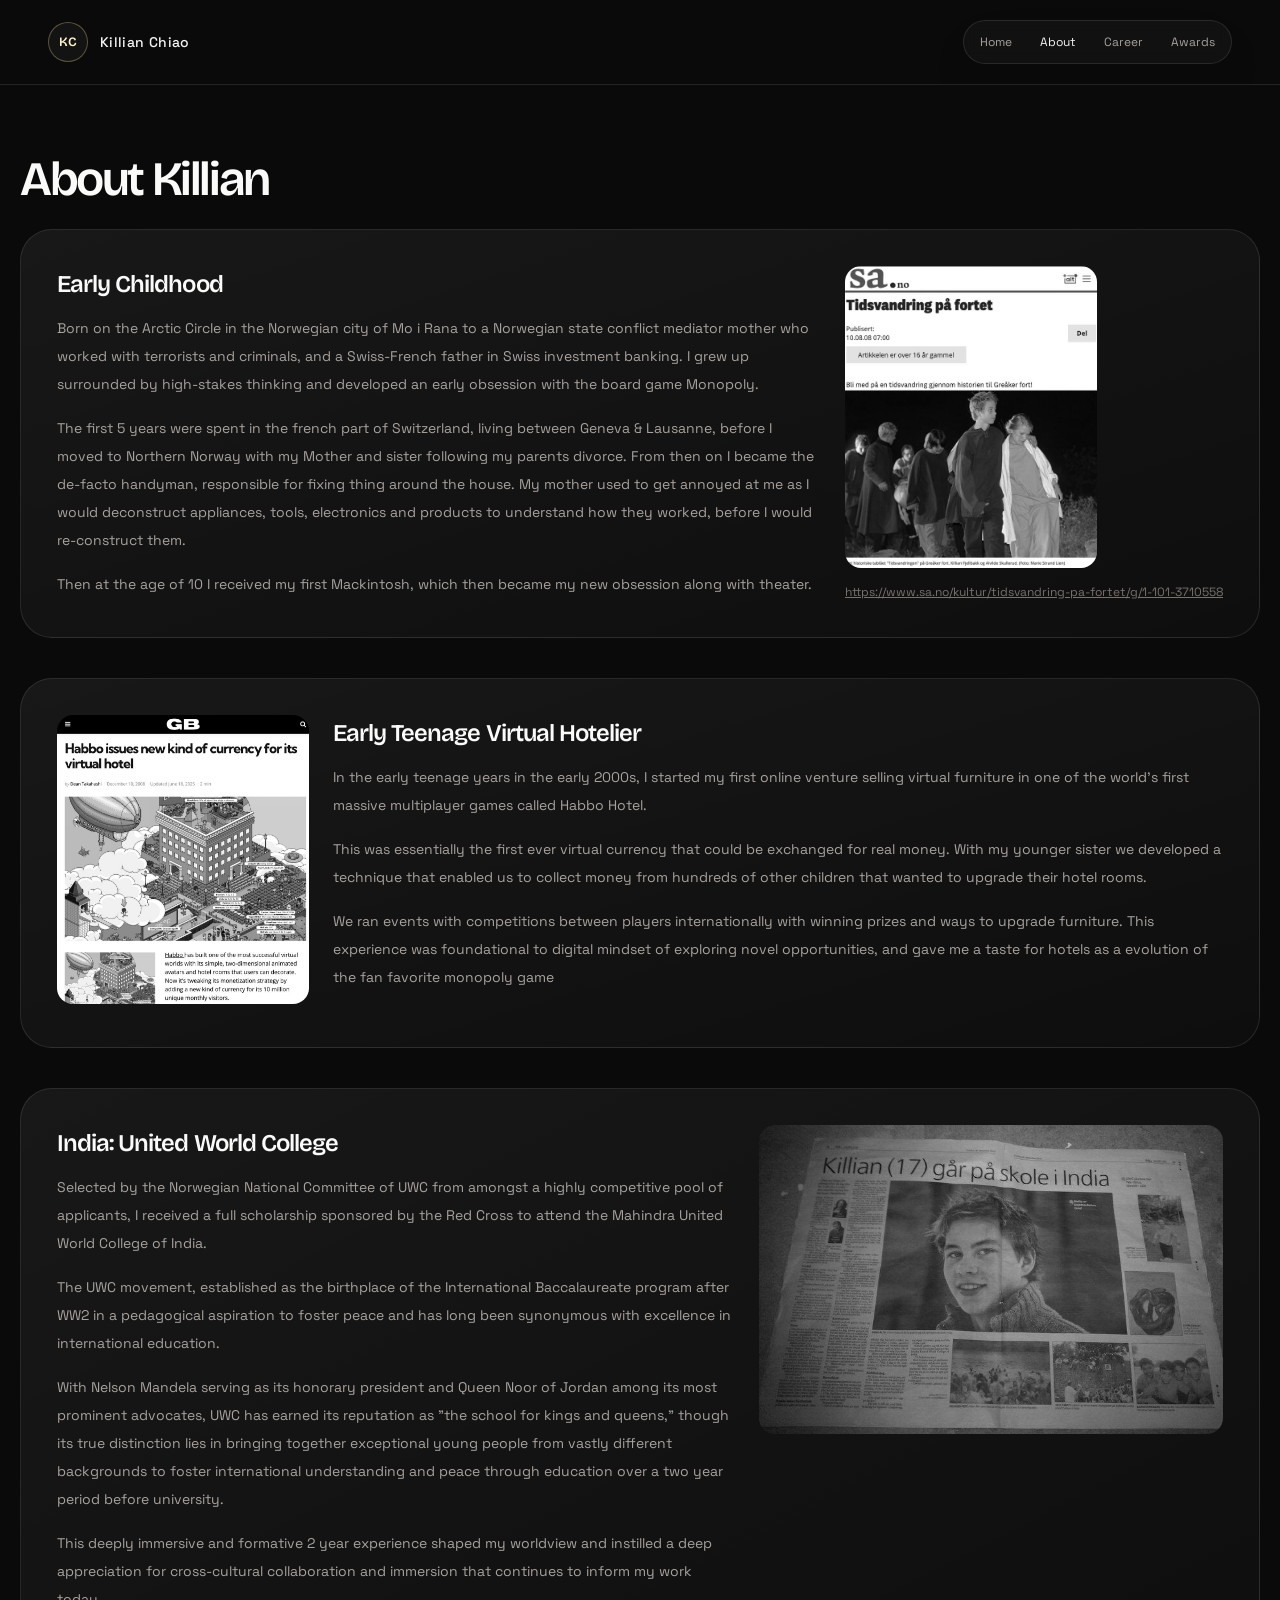
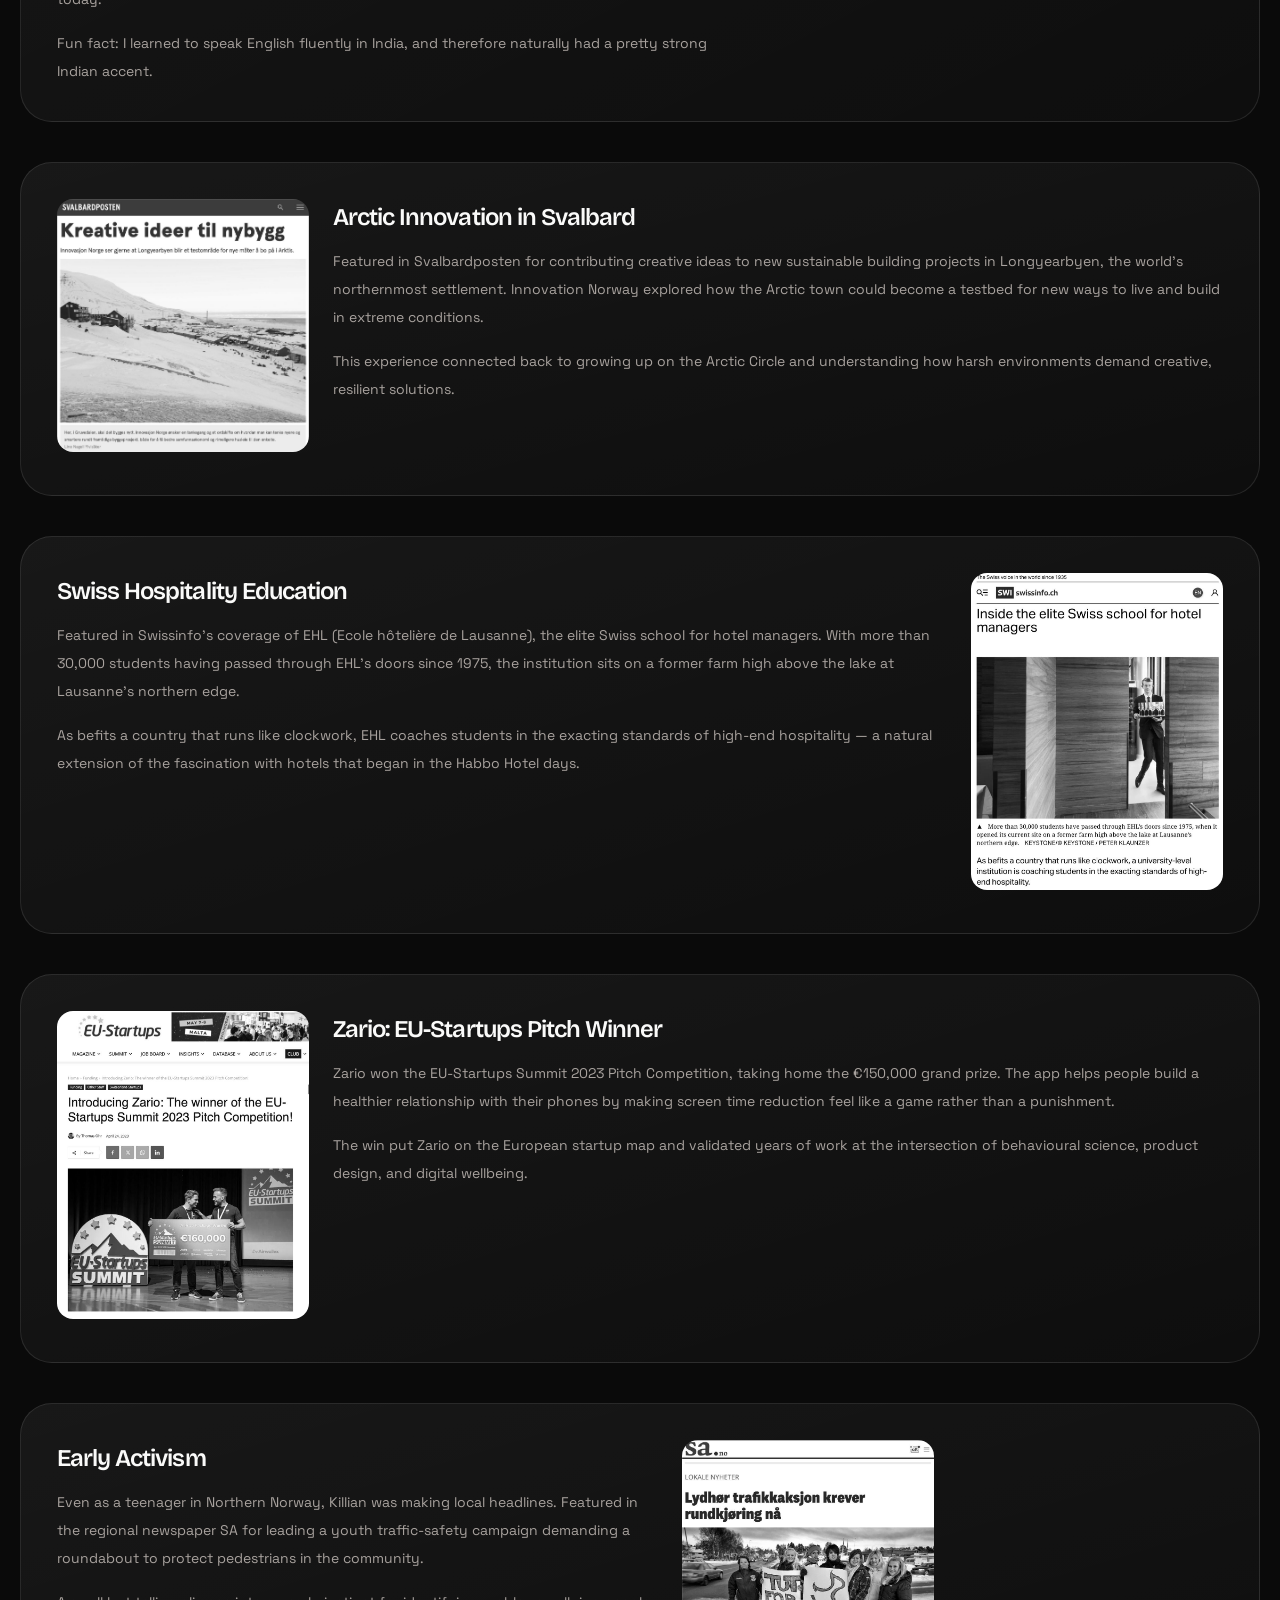
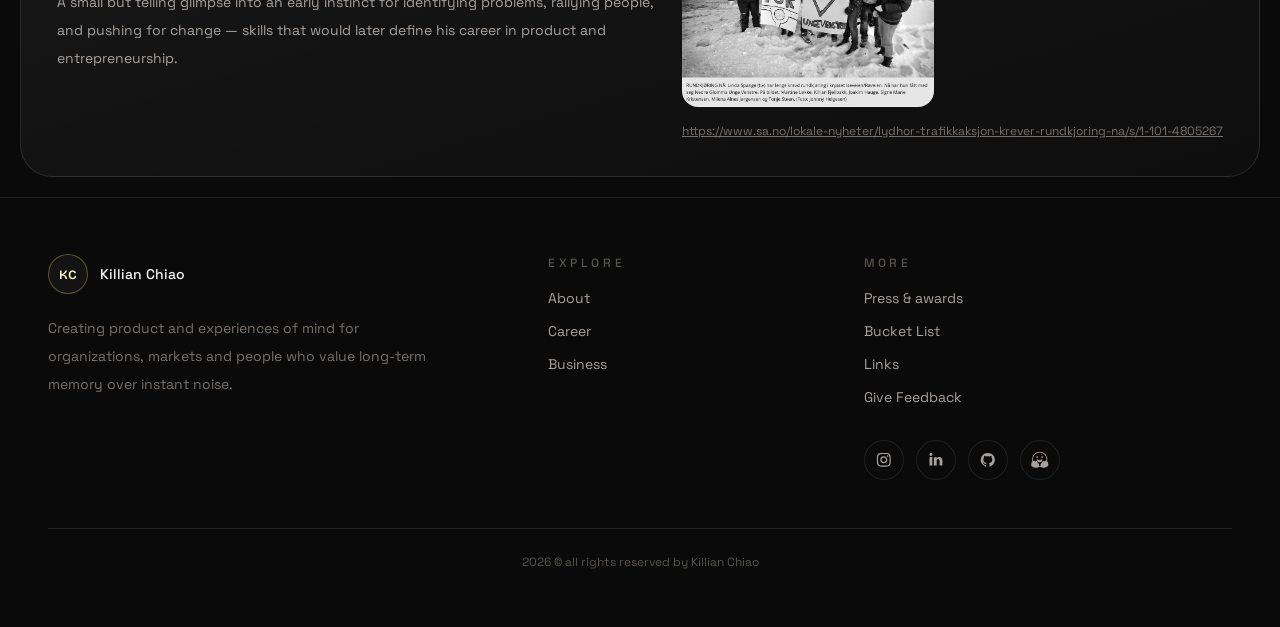
==== commit f925be20: "Remove dead email icon from footer on all pages Co-Authored-By: Claude Opus 5 (1M context) <noreply@" ====
--- a/about.html
+++ b/about.html
@@ -253,7 +253,6 @@
                 </nav>
                 <div class="footer-social">
                         <a href="https://www.instagram.com/killianchi/" aria-label="Instagram" target="_blank" rel="noopener"><svg viewBox="0 0 40 40" aria-hidden="true"><path d="M20,7c4.2,0,4.7,0,6.3,0.1c1.5,0.1,2.3,0.3,3,0.5C30,8,30.5,8.3,31.1,8.9c0.5,0.5,0.9,1.1,1.2,1.8c0.2,0.5,0.5,1.4,0.5,3C33,15.3,33,15.8,33,20s0,4.7-0.1,6.3c-0.1,1.5-0.3,2.3-0.5,3c-0.3,0.7-0.6,1.2-1.2,1.8c-0.5,0.5-1.1,0.9-1.8,1.2c-0.5,0.2-1.4,0.5-3,0.5C24.7,33,24.2,33,20,33s-4.7,0-6.3-0.1c-1.5-0.1-2.3-0.3-3-0.5C10,32,9.5,31.7,8.9,31.1C8.4,30.6,8,30,7.7,29.3c-0.2-0.5-0.5-1.4-0.5-3C7,24.7,7,24.2,7,20s0-4.7,0.1-6.3c0.1-1.5,0.3-2.3,0.5-3C8,10,8.3,9.5,8.9,8.9C9.4,8.4,10,8,10.7,7.7c0.5-0.2,1.4-0.5,3-0.5C15.3,7.1,15.8,7,20,7z M20,4.3c-4.3,0-4.8,0-6.5,0.1c-1.6,0-2.8,0.3-3.8,0.7C8.7,5.5,7.8,6,6.9,6.9C6,7.8,5.5,8.7,5.1,9.7c-0.4,1-0.6,2.1-0.7,3.8c-0.1,1.7-0.1,2.2-0.1,6.5s0,4.8,0.1,6.5c0,1.6,0.3,2.8,0.7,3.8c0.4,1,0.9,1.9,1.8,2.8c0.9,0.9,1.7,1.4,2.8,1.8c1,0.4,2.1,0.6,3.8,0.7c1.6,0.1,2.2,0.1,6.5,0.1s4.8,0,6.5-0.1c1.6-0.1,2.9-0.3,3.8-0.7c1-0.4,1.9-0.9,2.8-1.8c0.9-0.9,1.4-1.7,1.8-2.8c0.4-1,0.6-2.1,0.7-3.8c0.1-1.6,0.1-2.2,0.1-6.5s0-4.8-0.1-6.5c-0.1-1.6-0.3-2.9-0.7-3.8c-0.4-1-0.9-1.9-1.8-2.8c-0.9-0.9-1.7-1.4-2.8-1.8c-1-0.4-2.1-0.6-3.8-0.7C24.8,4.3,24.3,4.3,20,4.3L20,4.3L20,4.3z"/><path d="M20,11.9c-4.5,0-8.1,3.7-8.1,8.1s3.7,8.1,8.1,8.1s8.1-3.7,8.1-8.1S24.5,11.9,20,11.9z M20,25.2c-2.9,0-5.2-2.3-5.2-5.2s2.3-5.2,5.2-5.2s5.2,2.3,5.2,5.2S22.9,25.2,20,25.2z"/><path d="M30.6,11.6c0,1-0.8,1.9-1.9,1.9c-1,0-1.9-0.8-1.9-1.9s0.8-1.9,1.9-1.9C29.8,9.7,30.6,10.5,30.6,11.6z"/></svg></a>
-                        <a href="#" aria-label="Email"><svg viewBox="0 0 40 40" aria-hidden="true"><path d="M37.5,12.6l-17.5,11.9L2.5,12.6c-.2-.1-.3-.2-.5-.2v-2.7c0-.8.6-1.4,1.4-1.4h33.1c.8,0,1.4.6,1.4,1.4v2.7c-.2,0-.4,0-.5.2ZM19.5,26.3c.2.1.3.2.5.2s.4,0,.5-.2l17.5-11.9v16.9c0,.8-.6,1.4-1.4,1.4H3.4c-.8,0-1.4-.6-1.4-1.4V14.4l17.5,11.9Z"/></svg></a>
                         <a href="https://www.linkedin.com/in/killianchi" aria-label="LinkedIn" target="_blank" rel="noopener"><svg viewBox="0 0 40 40" aria-hidden="true"><path d="M12.1,13.8v19.1H5.7V13.8C5.7,13.8,12.1,13.8,12.1,13.8z M12.5,7.9c0,0.9-0.3,1.7-1,2.4c-0.7,0.6-1.5,0.9-2.6,0.9h0c-1.1,0-1.9-0.3-2.5-0.9c-0.6-0.6-1-1.4-1-2.4c0-1,0.3-1.7,1-2.4S7.9,4.6,9,4.6s1.9,0.3,2.6,0.9S12.5,6.9,12.5,7.9z M35,22v11h-6.4V22.7c0-1.4-0.3-2.4-0.8-3.2c-0.5-0.8-1.3-1.1-2.4-1.1c-0.8,0-1.5,0.2-2,0.7c-0.5,0.4-1,1-1.2,1.7c-0.1,0.4-0.2,0.9-0.2,1.6v10.7h-6.4c0-5.1,0-9.3,0-12.5s0-5.1,0-5.7l0-0.9H22v2.8h0c0.3-0.4,0.5-0.8,0.8-1.1c0.3-0.3,0.6-0.6,1.1-1c0.5-0.4,1-0.6,1.7-0.8c0.7-0.2,1.4-0.3,2.2-0.3c2.2,0,4,0.7,5.3,2.2C34.4,17,35,19.1,35,22L35,22z"/></svg></a>
                         <a href="https://github.com/Killianchi" aria-label="GitHub" target="_blank" rel="noopener"><svg viewBox="0 0 40 40" aria-hidden="true"><path d="M36,20.3c0,3.5-1,6.6-3.1,9.4c-2,2.8-4.7,4.7-7.9,5.8c-0.4,0.1-0.6,0-0.8-0.1c-0.2-0.2-0.3-0.4-0.3-0.6v-4.4c0-1.3-0.4-2.3-1.1-3c0.8-0.1,1.5-0.2,2.1-0.4c0.6-0.2,1.3-0.4,2-0.8c0.7-0.4,1.2-0.8,1.7-1.4c0.5-0.5,0.8-1.3,1.1-2.2s0.4-2,0.4-3.1c0-1.7-0.5-3.1-1.6-4.3c0.5-1.3,0.5-2.7-0.2-4.2c-0.4-0.1-1,0-1.7,0.2c-0.7,0.3-1.4,0.6-1.9,0.9L24,12.5c-1.3-0.4-2.6-0.5-4-0.5s-2.7,0.2-4,0.5c-0.2-0.2-0.5-0.3-0.9-0.6c-0.4-0.2-0.9-0.5-1.7-0.8c-0.8-0.3-1.4-0.4-1.8-0.3c-0.6,1.6-0.7,3-0.1,4.2c-1.1,1.2-1.6,2.6-1.6,4.3c0,1.2,0.1,2.2,0.4,3.1s0.6,1.6,1.1,2.2s1,1,1.7,1.4c0.7,0.4,1.3,0.6,2,0.8c0.6,0.2,1.3,0.3,2.1,0.4c-0.6,0.5-0.9,1.2-1,2.1c-0.3,0.1-0.6,0.2-0.9,0.3c-0.3,0.1-0.7,0.1-1.2,0.1c-0.5,0-0.9-0.1-1.4-0.4c-0.5-0.3-0.8-0.7-1.2-1.3c-0.3-0.4-0.6-0.8-1-1.1c-0.4-0.3-0.8-0.4-1-0.5L9,26.5c-0.3,0-0.5,0-0.6,0.1c-0.1,0.1-0.1,0.1-0.1,0.2c0,0.1,0.1,0.2,0.2,0.3c0.1,0.1,0.2,0.2,0.3,0.2l0.1,0.1c0.3,0.1,0.6,0.4,0.9,0.8s0.5,0.7,0.7,1.1l0.2,0.5c0.2,0.5,0.5,1,0.9,1.3c0.4,0.3,0.9,0.5,1.4,0.6c0.5,0.1,1,0.1,1.4,0.1c0.5,0,0.9,0,1.2-0.1l0.5-0.1c0,0.5,0,1.1,0,1.9c0,0.7,0,1.1,0,1.1c0,0.2-0.1,0.5-0.3,0.6c-0.2,0.2-0.5,0.2-0.8,0.1c-3.2-1.1-5.8-3-7.9-5.8S4,23.8,4,20.3c0-2.9,0.7-5.6,2.1-8S9.5,7.8,12,6.4s5.1-2.1,8-2.1s5.6,0.7,8,2.1s4.4,3.4,5.8,5.8S36,17.4,36,20.3L36,20.3z"/></svg></a>
                         <a href="https://huggingface.co/Killianchi" aria-label="Hugging Face" target="_blank" rel="noopener"><svg viewBox="0 0 40 40" aria-hidden="true"><path d="M39.4,29.5c0.1,0.4,0.2,1.3-0.4,2.1c0.4,0.7,0.5,1.5,0.2,2.2c-0.5,1-1.6,1.8-3.8,2.7c-1.4,0.5-2.6,0.9-2.6,0.9c-1.6,0.4-3.2,0.7-4.8,0.7c-2.3,0-4.1-0.7-5.2-1.9c-0.9,0.2-1.9,0.3-2.9,0.3c-0.9,0-1.8-0.1-2.7-0.2c-1.1,1.3-2.8,1.9-5.2,1.9c-1.6,0-3.3-0.3-4.8-0.7c0,0-1.3-0.4-2.6-0.9c-2.2-0.9-3.3-1.7-3.8-2.7c-0.3-0.7-0.3-1.6,0.2-2.2c-0.6-0.9-0.5-1.7-0.4-2.1C0.7,29,1,28.5,1.4,28.2c-0.6-1-0.5-2.3,0.4-3.1c0.4-0.5,1.1-0.7,1.7-0.7c0,0,0,0,0,0C3,22.7,2.7,21,2.7,19.2c0-9.6,7.7-17.3,17.2-17.3c9.5,0,17.2,7.7,17.2,17.3c0,1.8-0.3,3.5-0.8,5.2c0.1,0,0.2,0,0.2,0c0.7,0,1.3,0.3,1.7,0.7c0.8,0.8,0.9,2.1,0.4,3.1C39,28.5,39.3,29,39.4,29.5z M19.9,3.6c-8.5,0-15.4,6.9-15.4,15.5c0,1.3,0.1,2.5,0.4,3.6c0.4-0.5,1.1-0.8,1.8-0.8c0.6,0,1.2,0.2,1.8,0.6c0.4,0.3,0.8,0.7,1.3,1.3c0.5-0.7,1.2-1.1,2-1.1c1.5,0,2.4,1.3,2.8,2.5c0.2,0.4,1,2.2,2.2,3.5c1.9,1.9,2.3,3.8,1.4,5.9c0.6,0.1,1.1,0.1,1.7,0.1c0.6,0,1.3,0,1.9-0.1c-0.9-2.1-0.4-4,1.4-5.9c1.2-1.2,2.1-3.1,2.2-3.5c0.3-1.2,1.3-2.5,2.8-2.5c0.8,0,1.6,0.4,2,1.1c0.4-0.6,0.9-1,1.3-1.3c0.5-0.4,1.1-0.6,1.8-0.6c0.6,0,1.2,0.2,1.6,0.7c0.2-1.1,0.4-2.3,0.4-3.4C35.3,10.6,28.4,3.6,19.9,3.6z M26.3,16c-0.6,0.3-0.8-0.9-1.4-1.1c-0.5-0.2-1.4,0.7-1.6,0.1c-0.6-1.1-0.2-2.4,0.9-3c1.1-0.6,2.4-0.2,3,0.9C27.7,14.1,27.3,15.4,26.3,16z M25.5,19.7c0,2-1.4,5.9-5.8,5.9c-4.4,0-5.8-3.9-5.8-5.9c0-2,2.6,1.1,5.8,1.1c1.5,0,2.9-0.7,3.9-1.2C24.8,19,25.5,18.7,25.5,19.7z M16.1,15.1c-0.3,0.5-1.1-0.3-1.6-0.1c-0.6,0.2-0.8,1.4-1.4,1.1c-1.1-0.6-1.5-1.9-0.9-3c0.6-1.1,1.9-1.5,3-0.9C16.3,12.6,16.7,14,16.1,15.1z"/></svg></a>
--- a/styles.css
+++ b/styles.css
@@ -177,11 +177,20 @@
 .press-grid { display: grid; gap: 2rem; align-items: center; }
 .press-copy .sub { margin-top: .75rem; font-size: .875rem; line-height: 1.5rem; color: var(--stone-300); }
 .press-tiles { grid-template-columns: repeat(2, 1fr); border-radius: 1.5rem; }
-.press-tiles > div {
-    background: var(--bg); padding: 1.5rem 1rem; text-align: center;
-    font-family: var(--font-heading); font-weight: 600; font-size: 1.25rem;
-    letter-spacing: -.025em; color: var(--stone-200);
-    display: flex; align-items: center; justify-content: center;
+.press-tiles > div, .press-tiles > a {
+    background: var(--bg); padding: 1.5rem 1rem; min-height: 5.5rem;
+    display: flex; align-items: center; justify-content: center; gap: .5rem;
+    transition: background-color .3s;
+}
+.press-tiles > a:hover { background: rgba(255,255,255,0.06); }
+.press-tiles img {
+    height: 1.5rem; width: auto; max-width: 90%; object-fit: contain;
+    opacity: .8; transition: opacity .3s;
+}
+.press-tiles > a:hover img { opacity: 1; }
+.press-tiles .ph-word {
+    font-family: var(--font-heading); font-weight: 600; font-size: 1.1rem;
+    letter-spacing: -.025em; color: var(--stone-200); white-space: nowrap;
 }
 
 /* ---------- About (light section) ---------- */
@@ -228,10 +237,14 @@
 .orgs .sub { margin-top: 1.5rem; max-width: 28rem; font-size: .875rem; line-height: 1.75rem; color: var(--stone-400); }
 .org-tiles { grid-template-columns: 1fr; border-radius: 2rem; }
 .org-tiles > div { background: var(--surface-03); padding: 2rem; transition: all .3s; }
-.org-tiles .name { font-family: var(--font-heading); font-weight: 600; font-size: 2.25rem; letter-spacing: -.06em; color: var(--head); transition: color .3s; }
+.org-tiles .logo { display: flex; align-items: center; min-height: 3rem; }
+.org-tiles .logo img {
+    height: 2.25rem; width: auto; max-width: 100%; object-fit: contain;
+    filter: grayscale(100%) brightness(1.05); opacity: .85; transition: filter .3s, opacity .3s;
+}
+.org-tiles > div:hover .logo img { filter: grayscale(100%) brightness(0); opacity: 1; }
 .org-tiles .caption { margin-top: 2rem; font-size: .875rem; color: var(--stone-500); transition: color .3s; }
 .org-tiles > div:hover { background: var(--amber-100); }
-.org-tiles > div:hover .name { color: #0a0a0a; }
 .org-tiles > div:hover .caption { color: var(--n600); }
 
 /* ---------- Career + Awards ---------- */
@@ -309,7 +322,7 @@
     padding: 1.75rem;
 }
 .content-container .col { flex: 1; min-width: min(100%, 18rem); }
-.content-container .col-fixed { flex: 0 0 auto; }
+.content-container .col-fixed { flex: 0 1 auto; min-width: 0; max-width: 100%; }
 .subsection-title {
     font-family: var(--font-heading); font-weight: 600; font-size: 1.5rem;
     letter-spacing: -.04em; color: var(--head); margin-bottom: .75rem;
@@ -343,6 +356,14 @@
 .small-image .frame { width: 9.875rem; }
 .small-image .frame img { width: 100%; height: auto; filter: grayscale(100%); }
 .placeholder-content { text-align: center; padding: 6rem 2rem; color: var(--stone-500); font-size: 1rem; }
+
+
+/* Video embed */
+.video-embed-wrap { max-width: 40rem; }
+.video-embed {
+    display: block; width: 100%; aspect-ratio: 16 / 9; height: auto;
+    border: 1px solid var(--hairline); border-radius: 1rem; background: #000;
+}
 
 /* ---------- Reveal on scroll ---------- */
 .reveal-item { opacity: 0; transform: translateY(1.5rem); transition: opacity .7s ease-out, transform .7s ease-out; }
